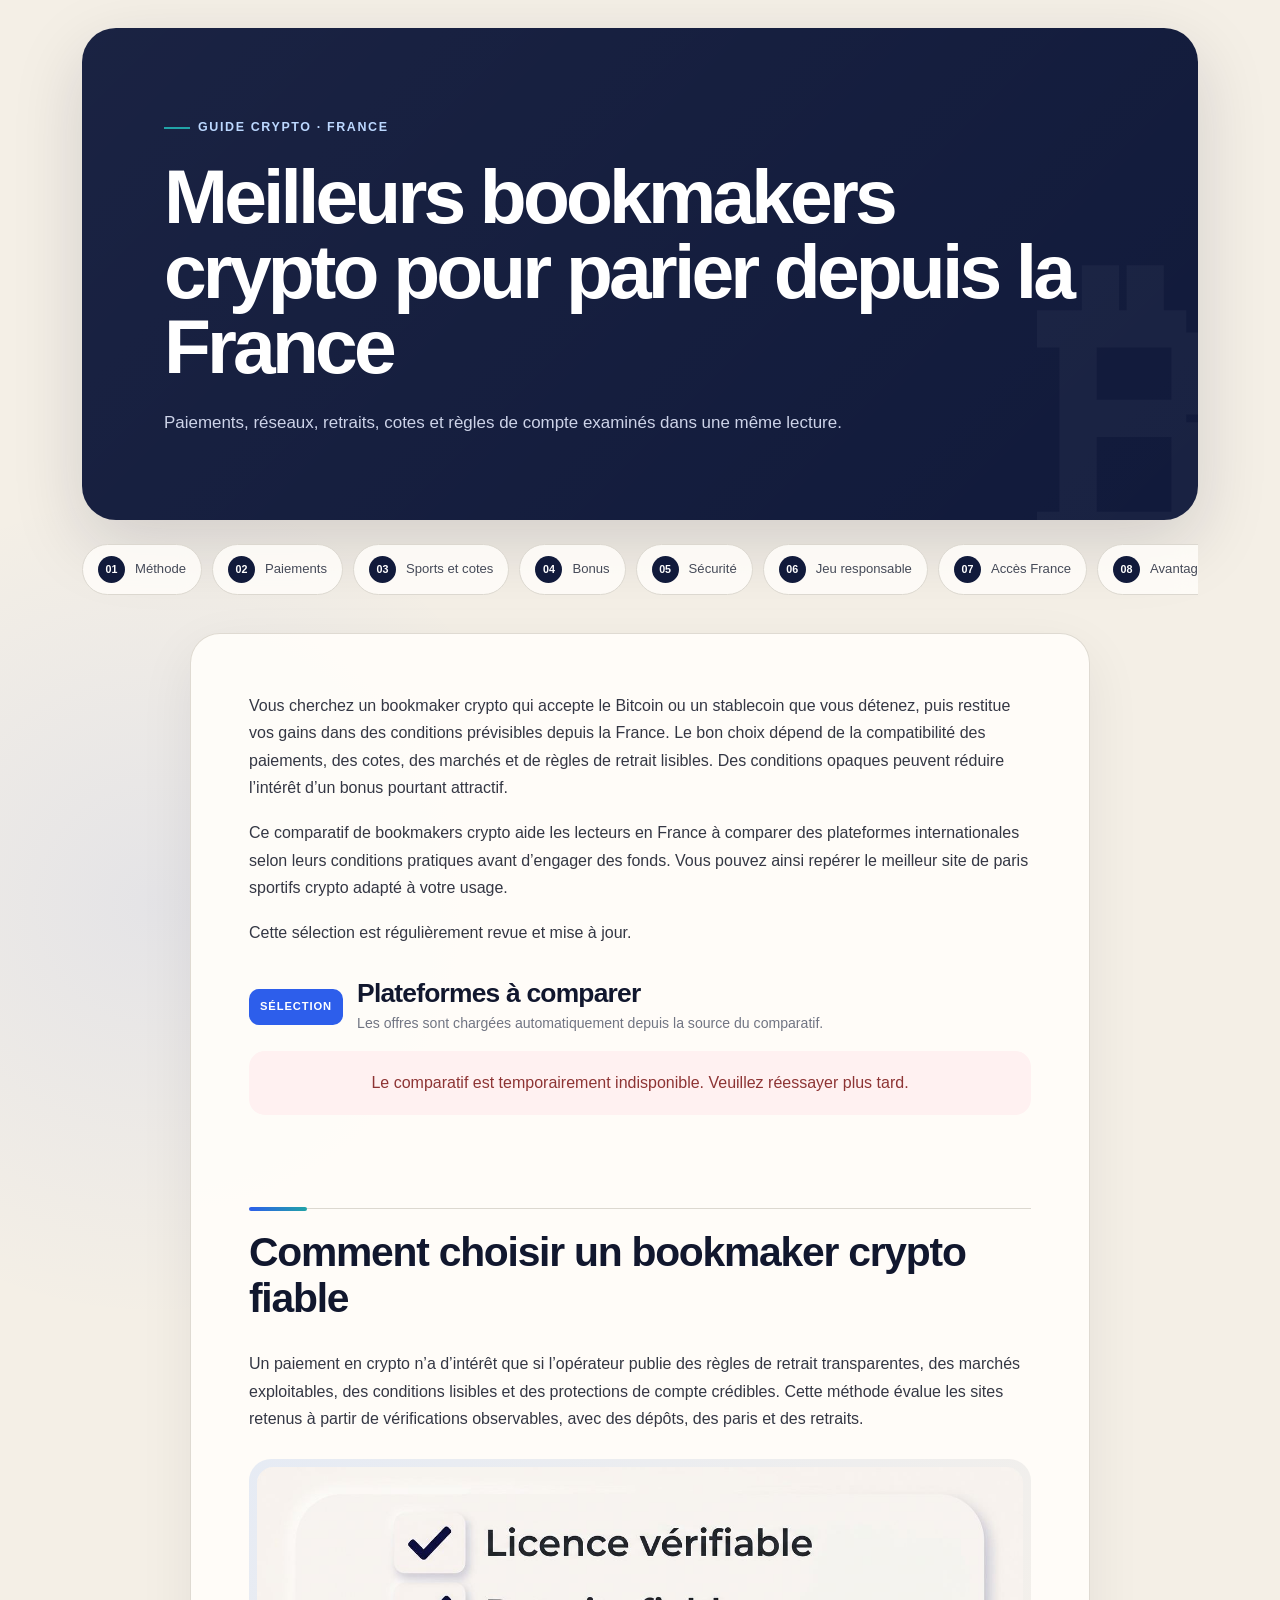
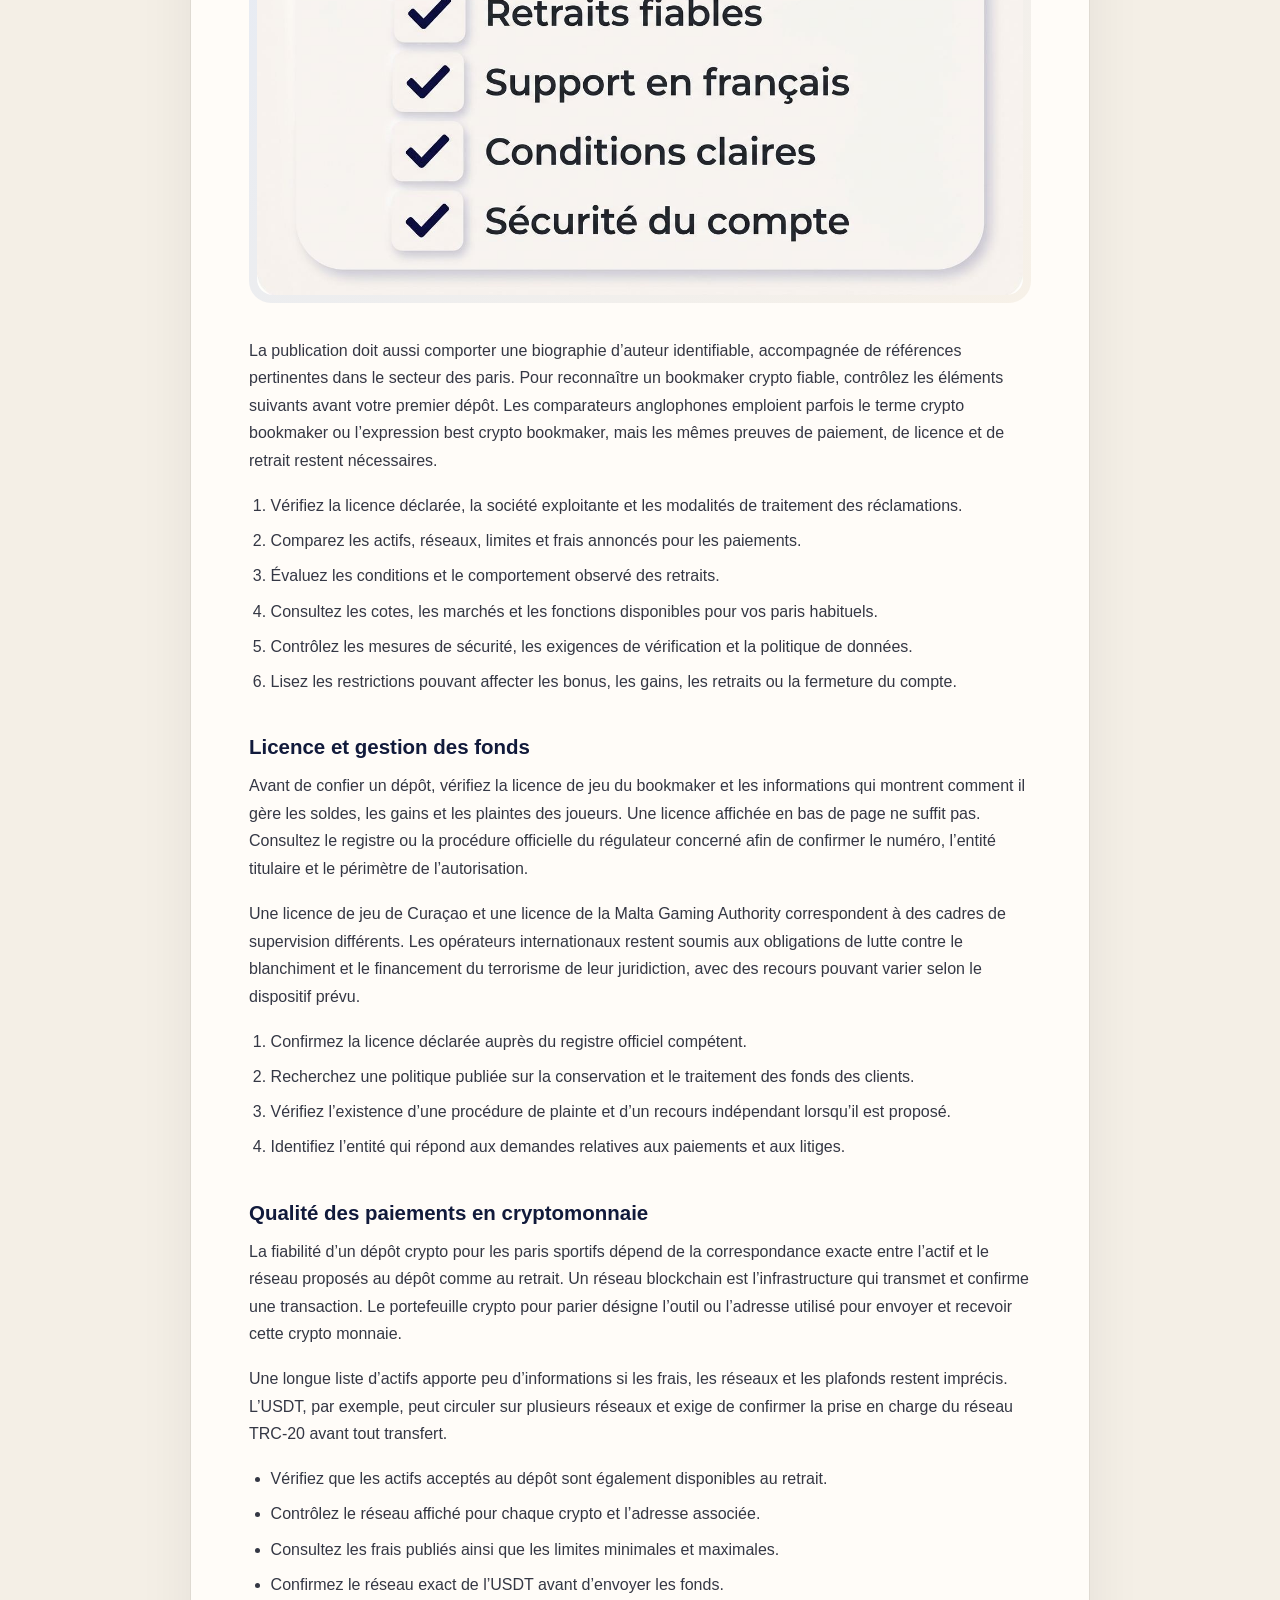
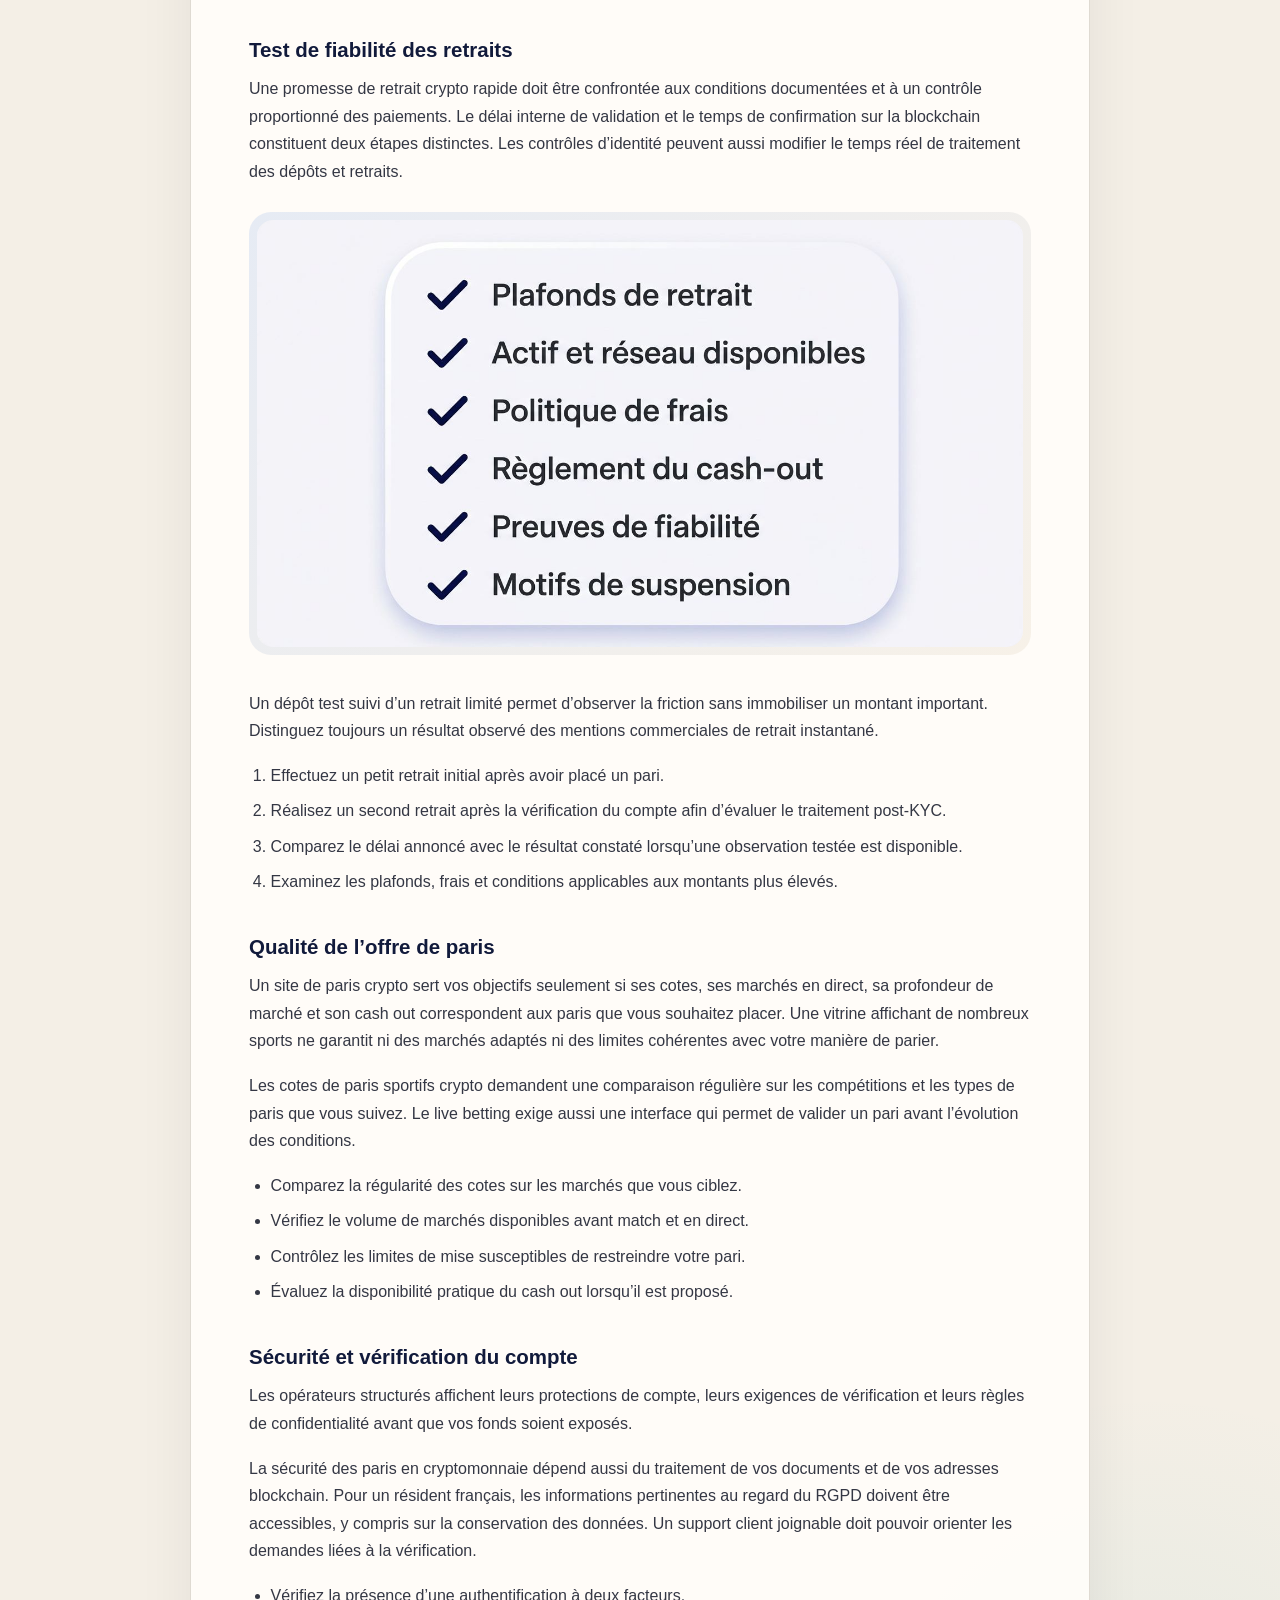
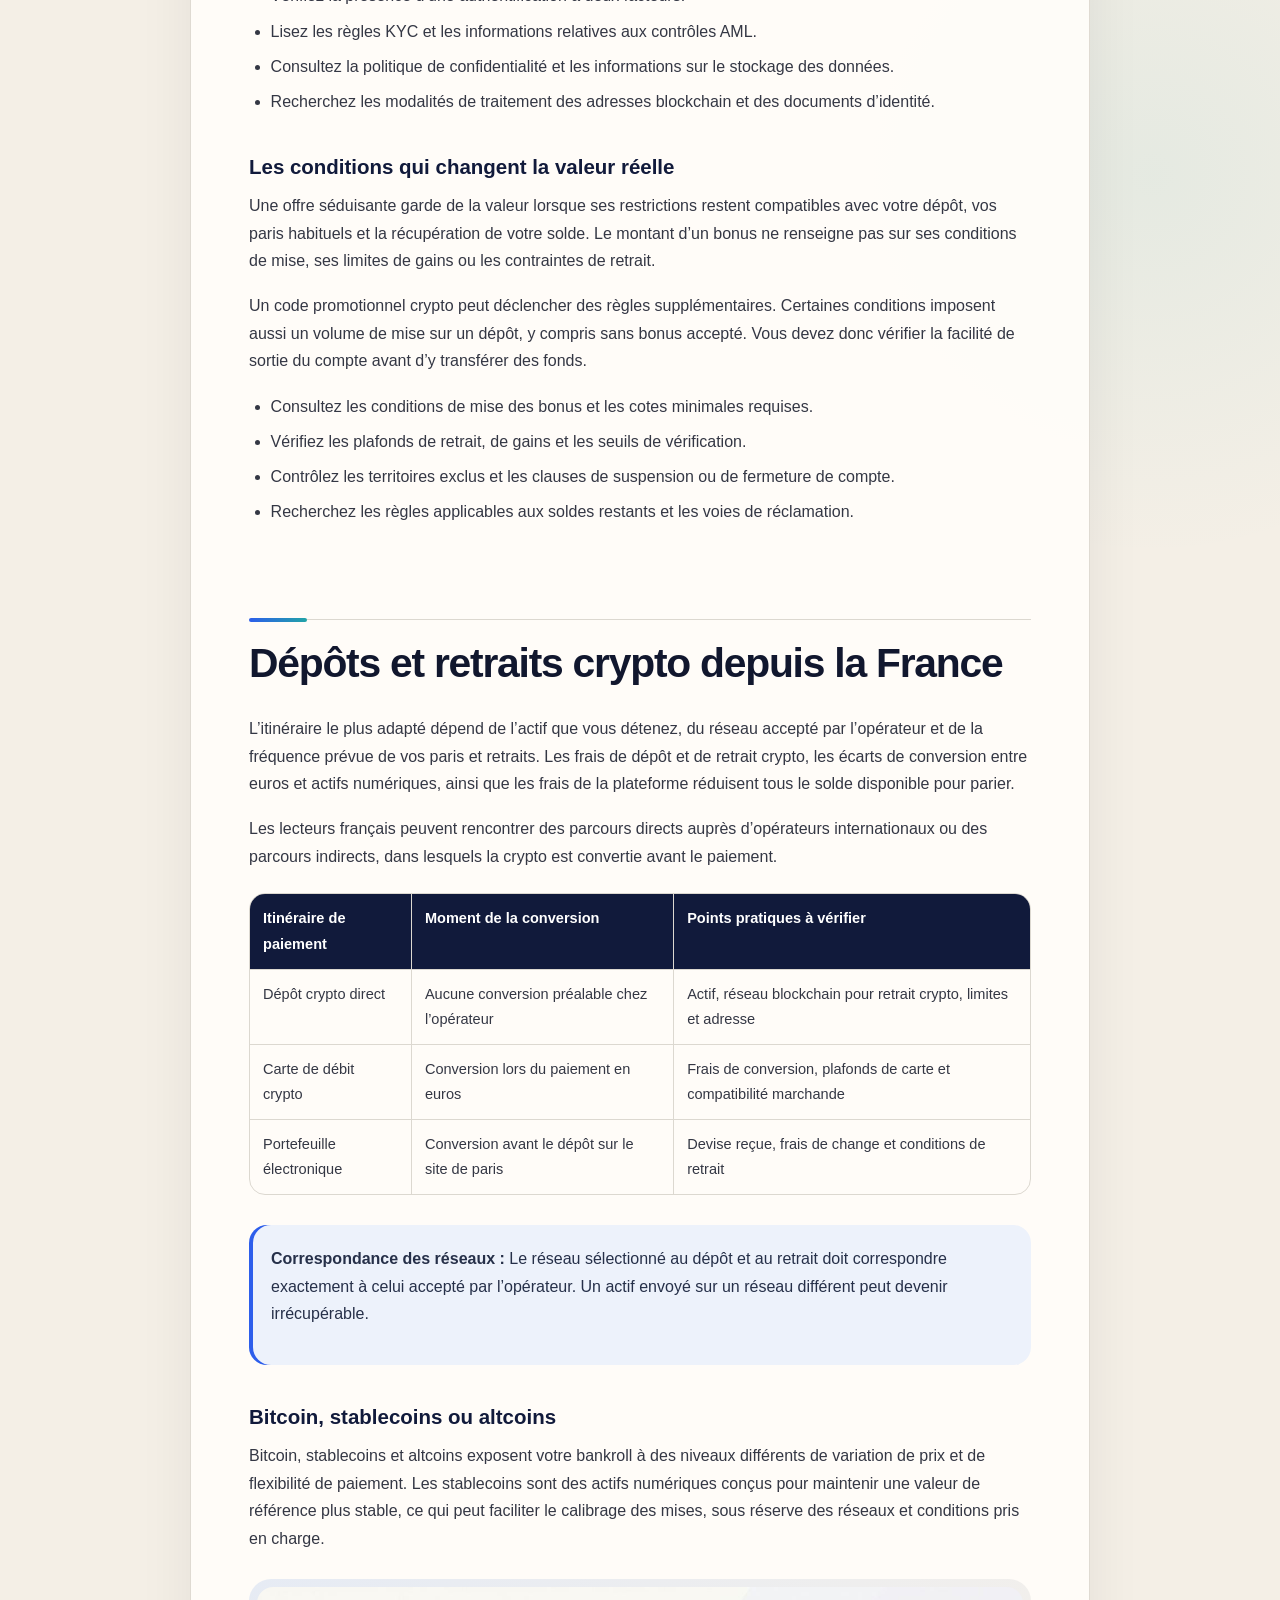
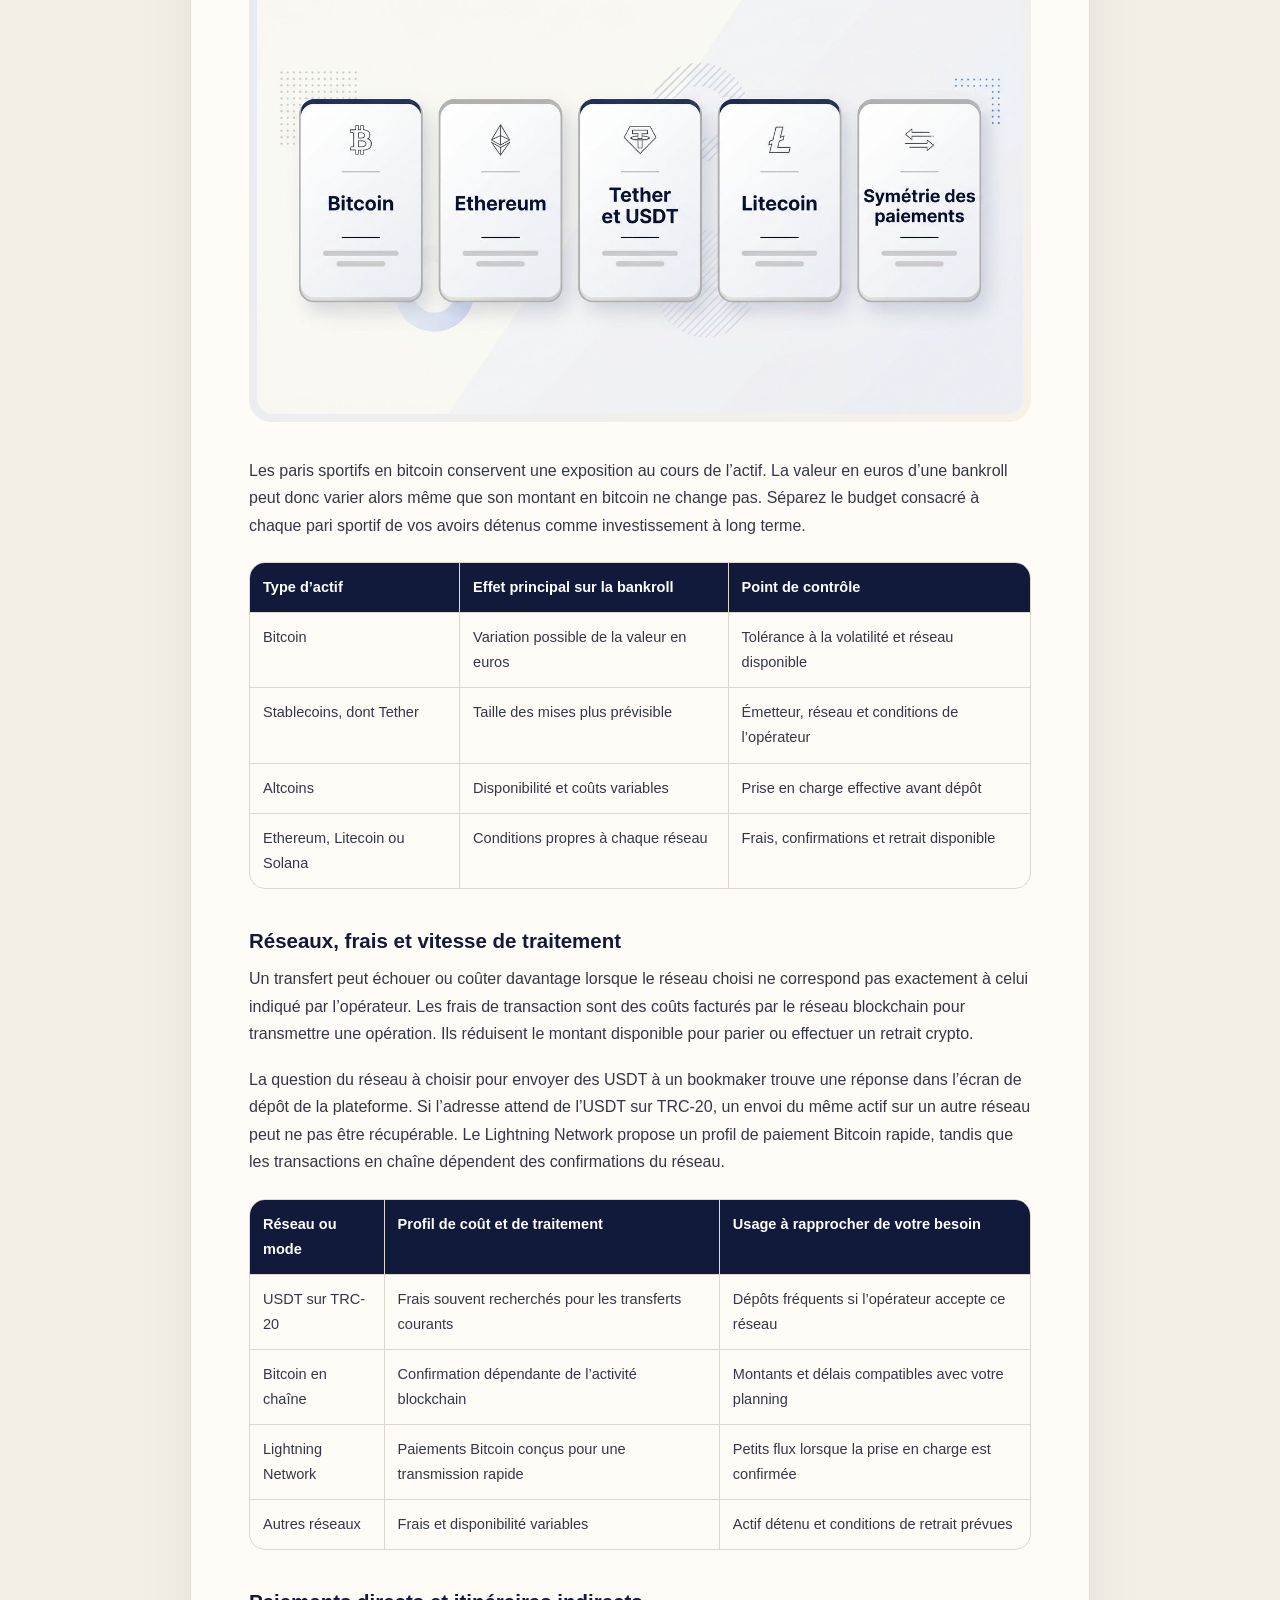
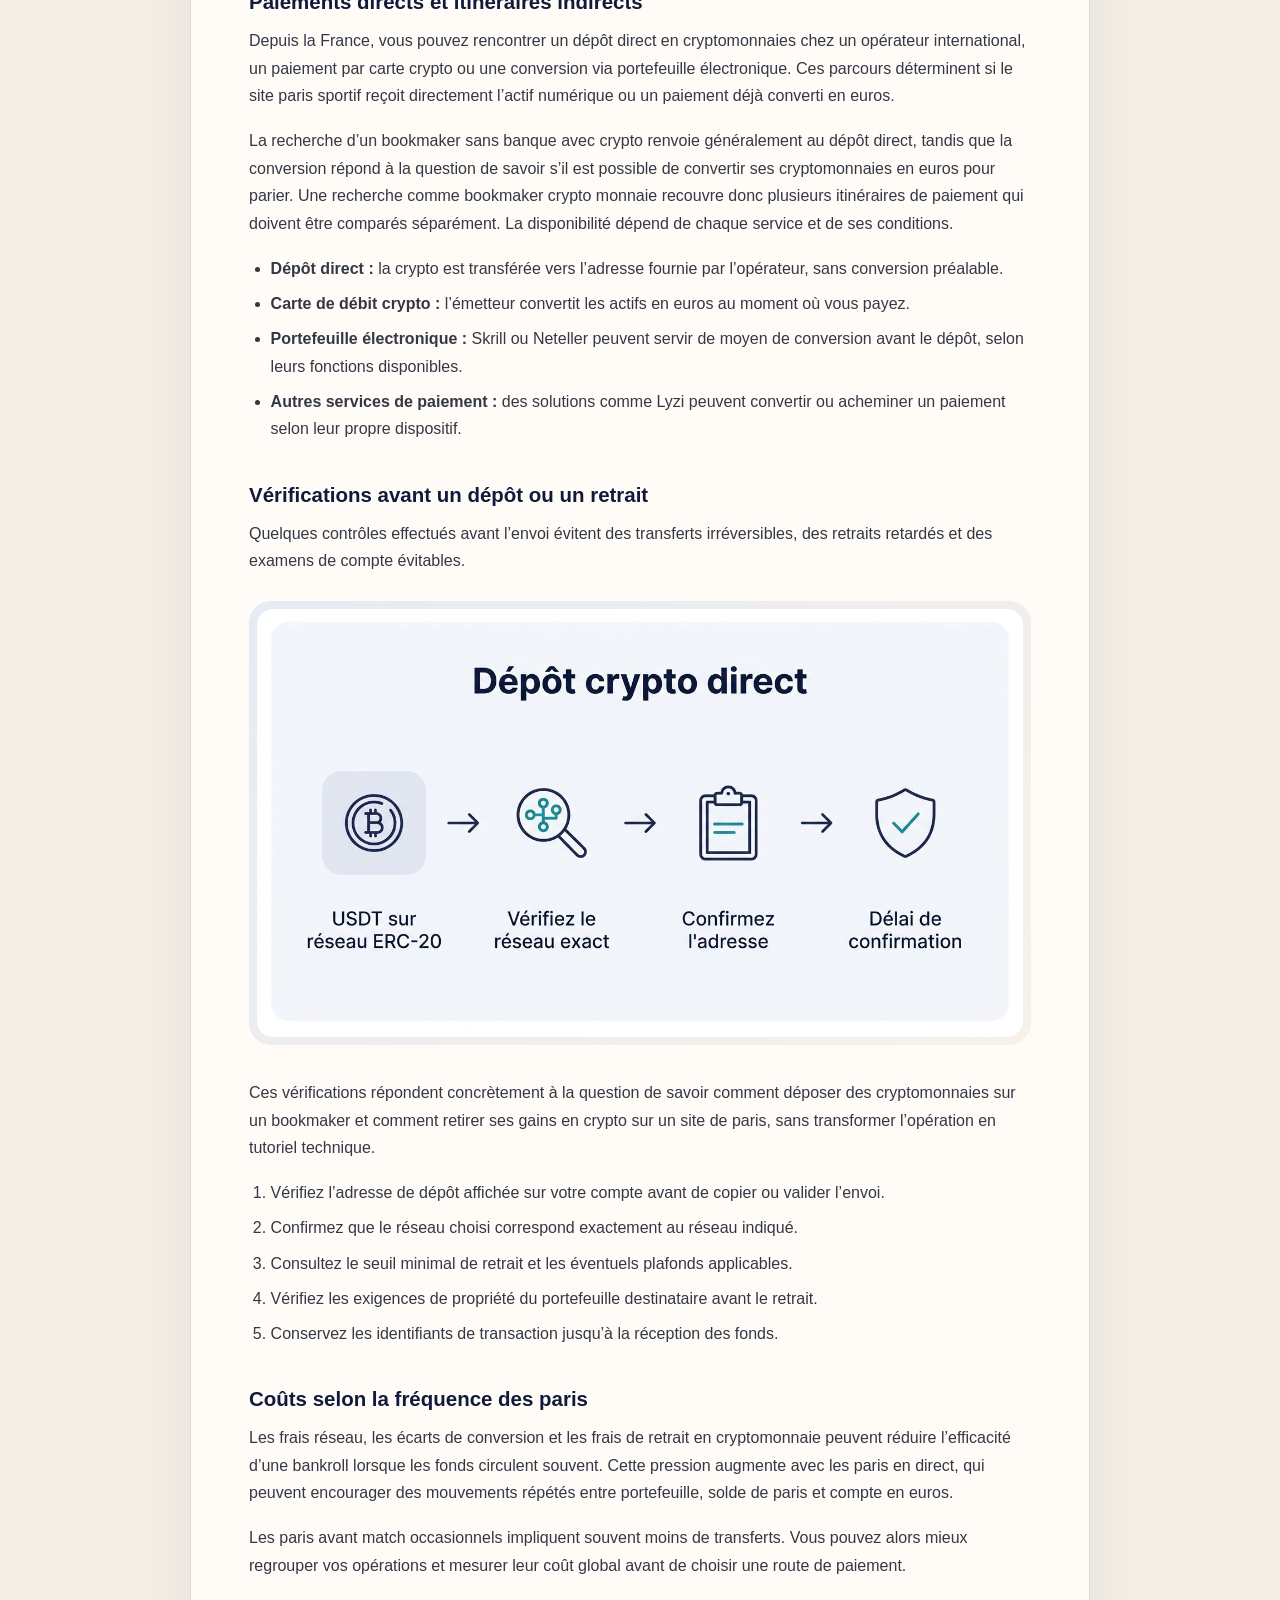
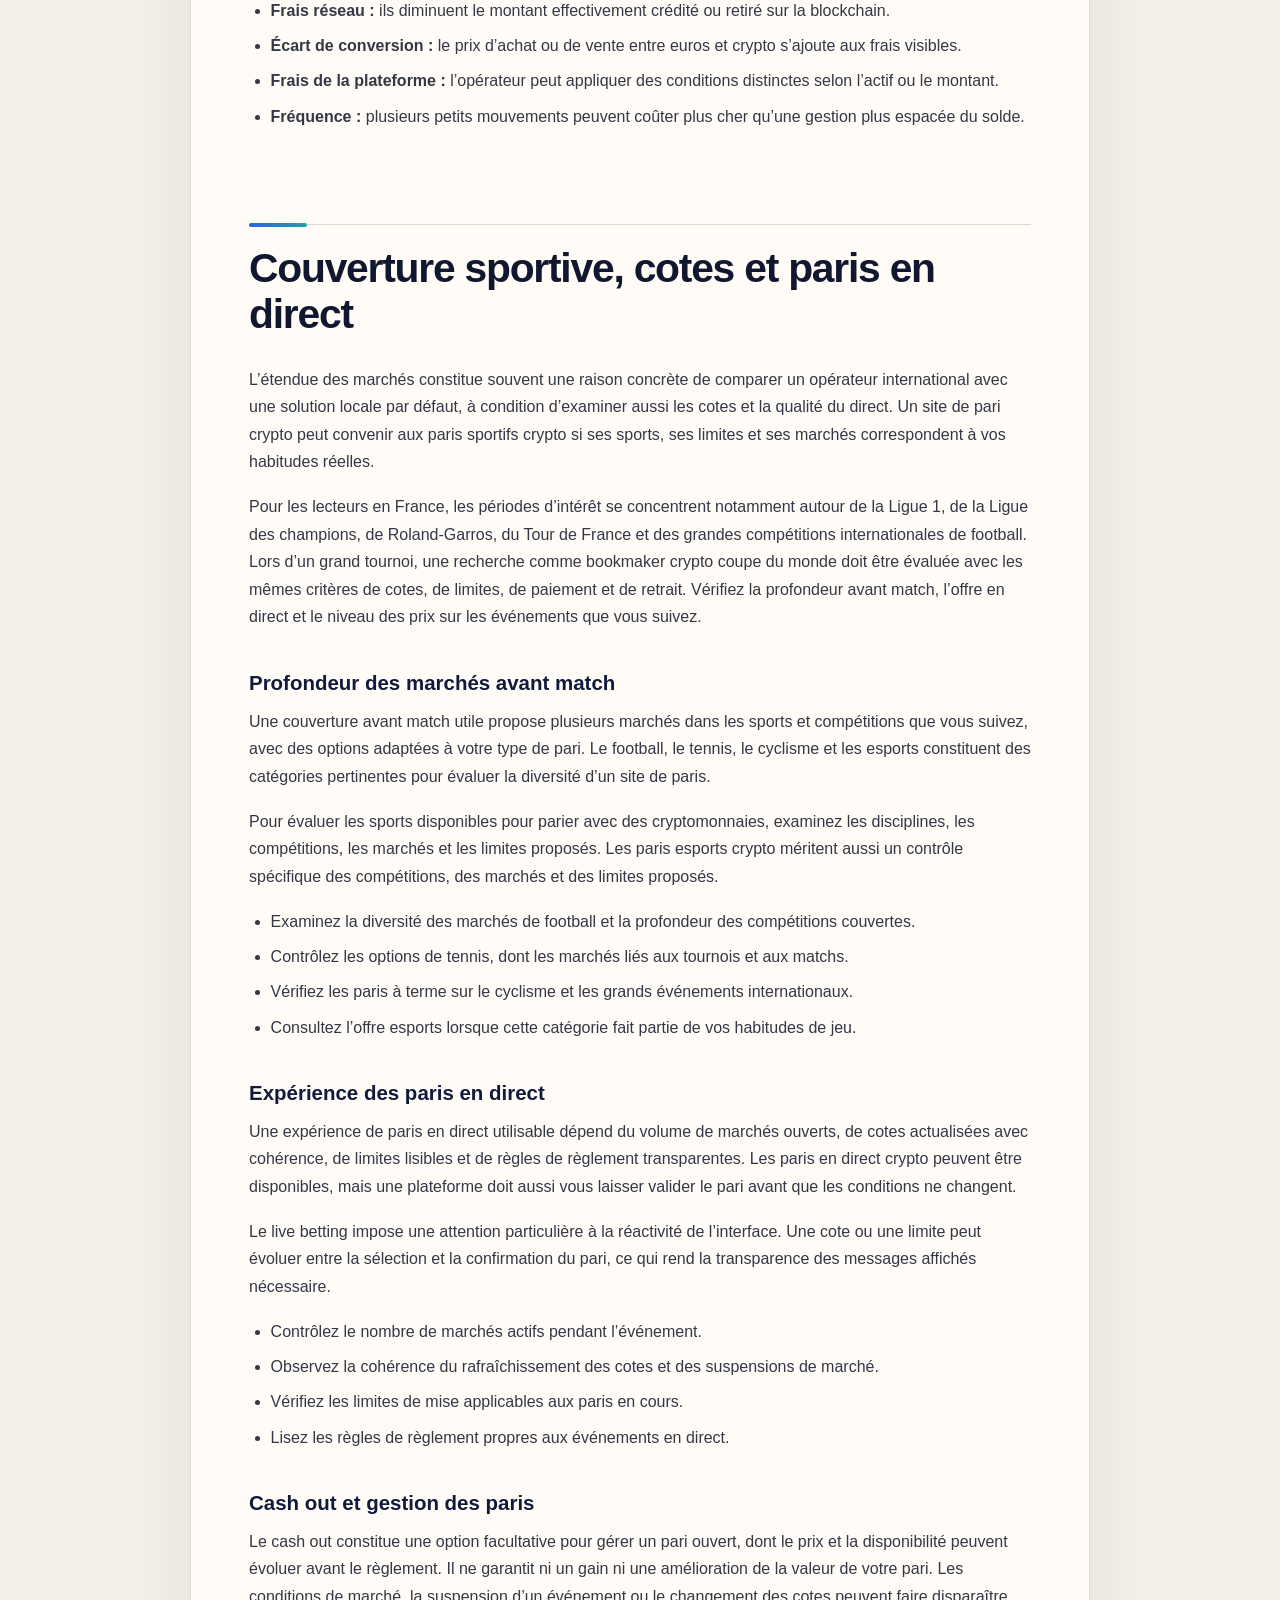
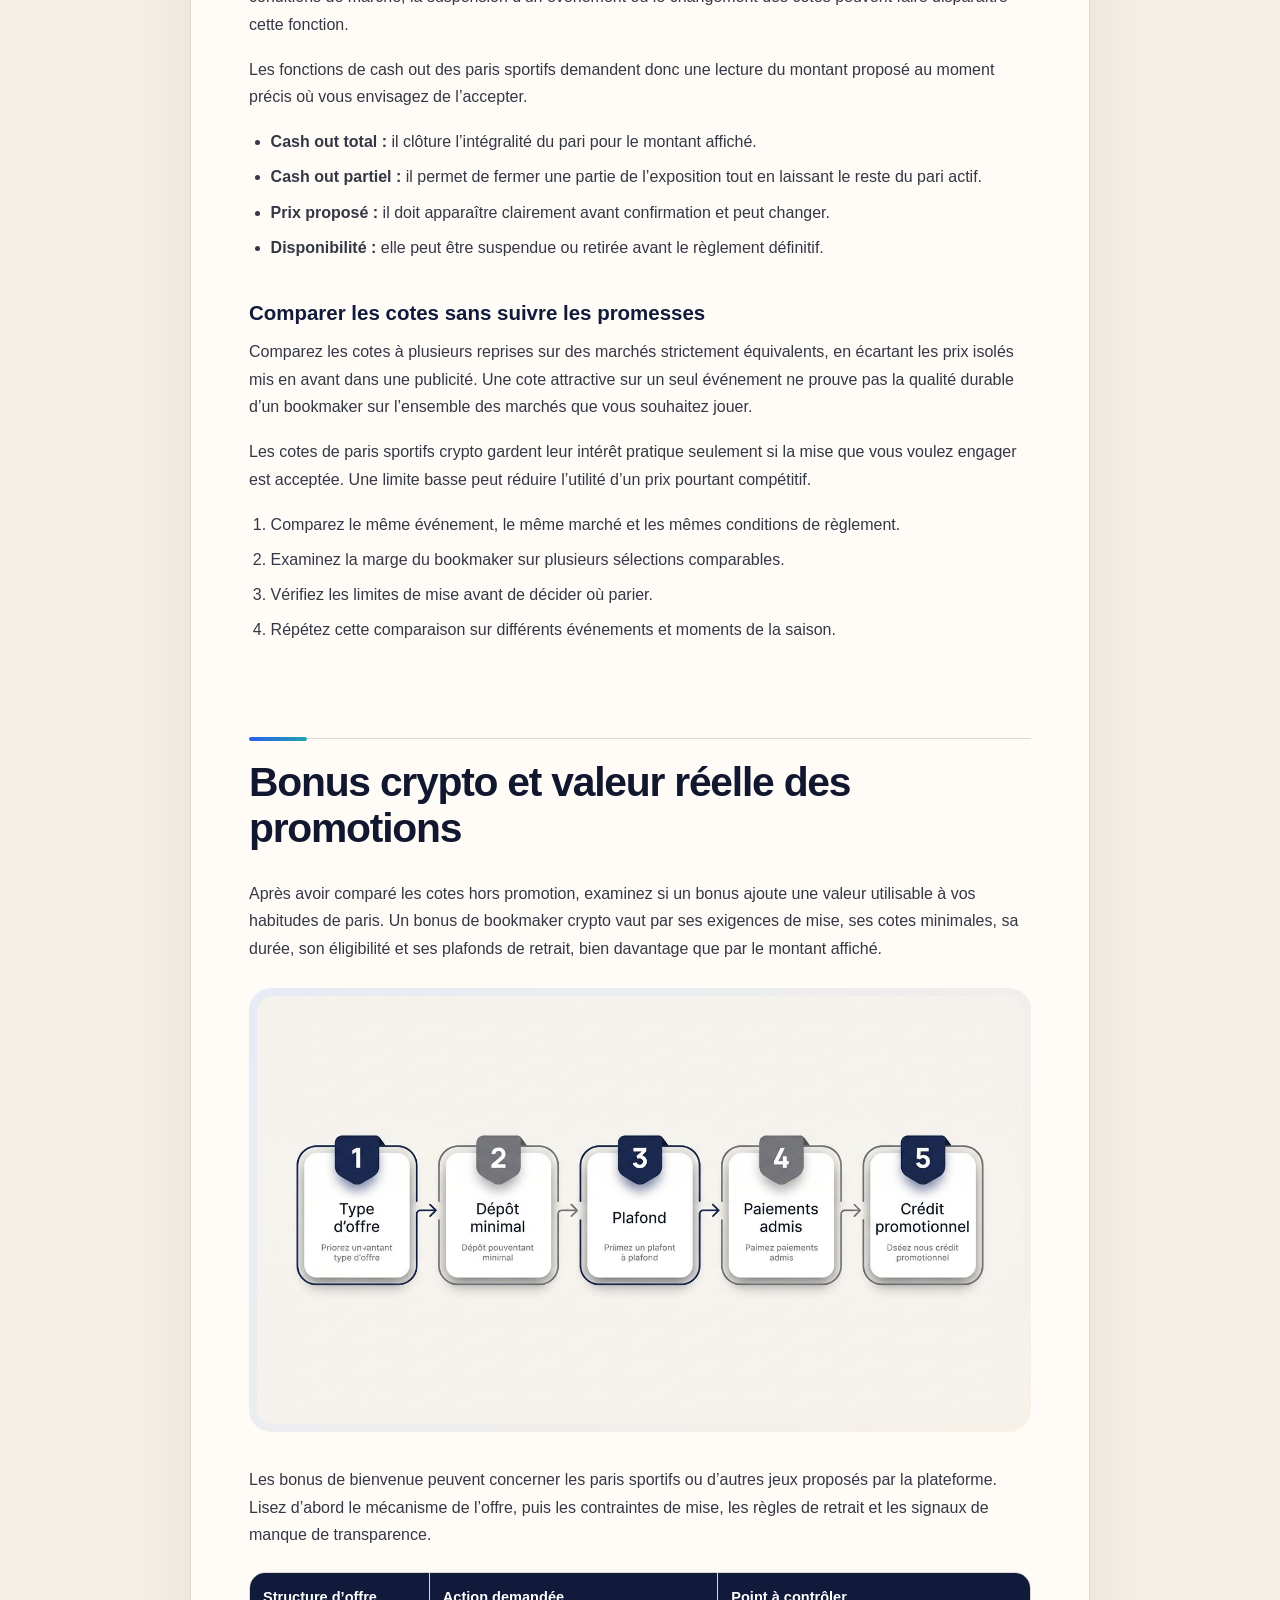
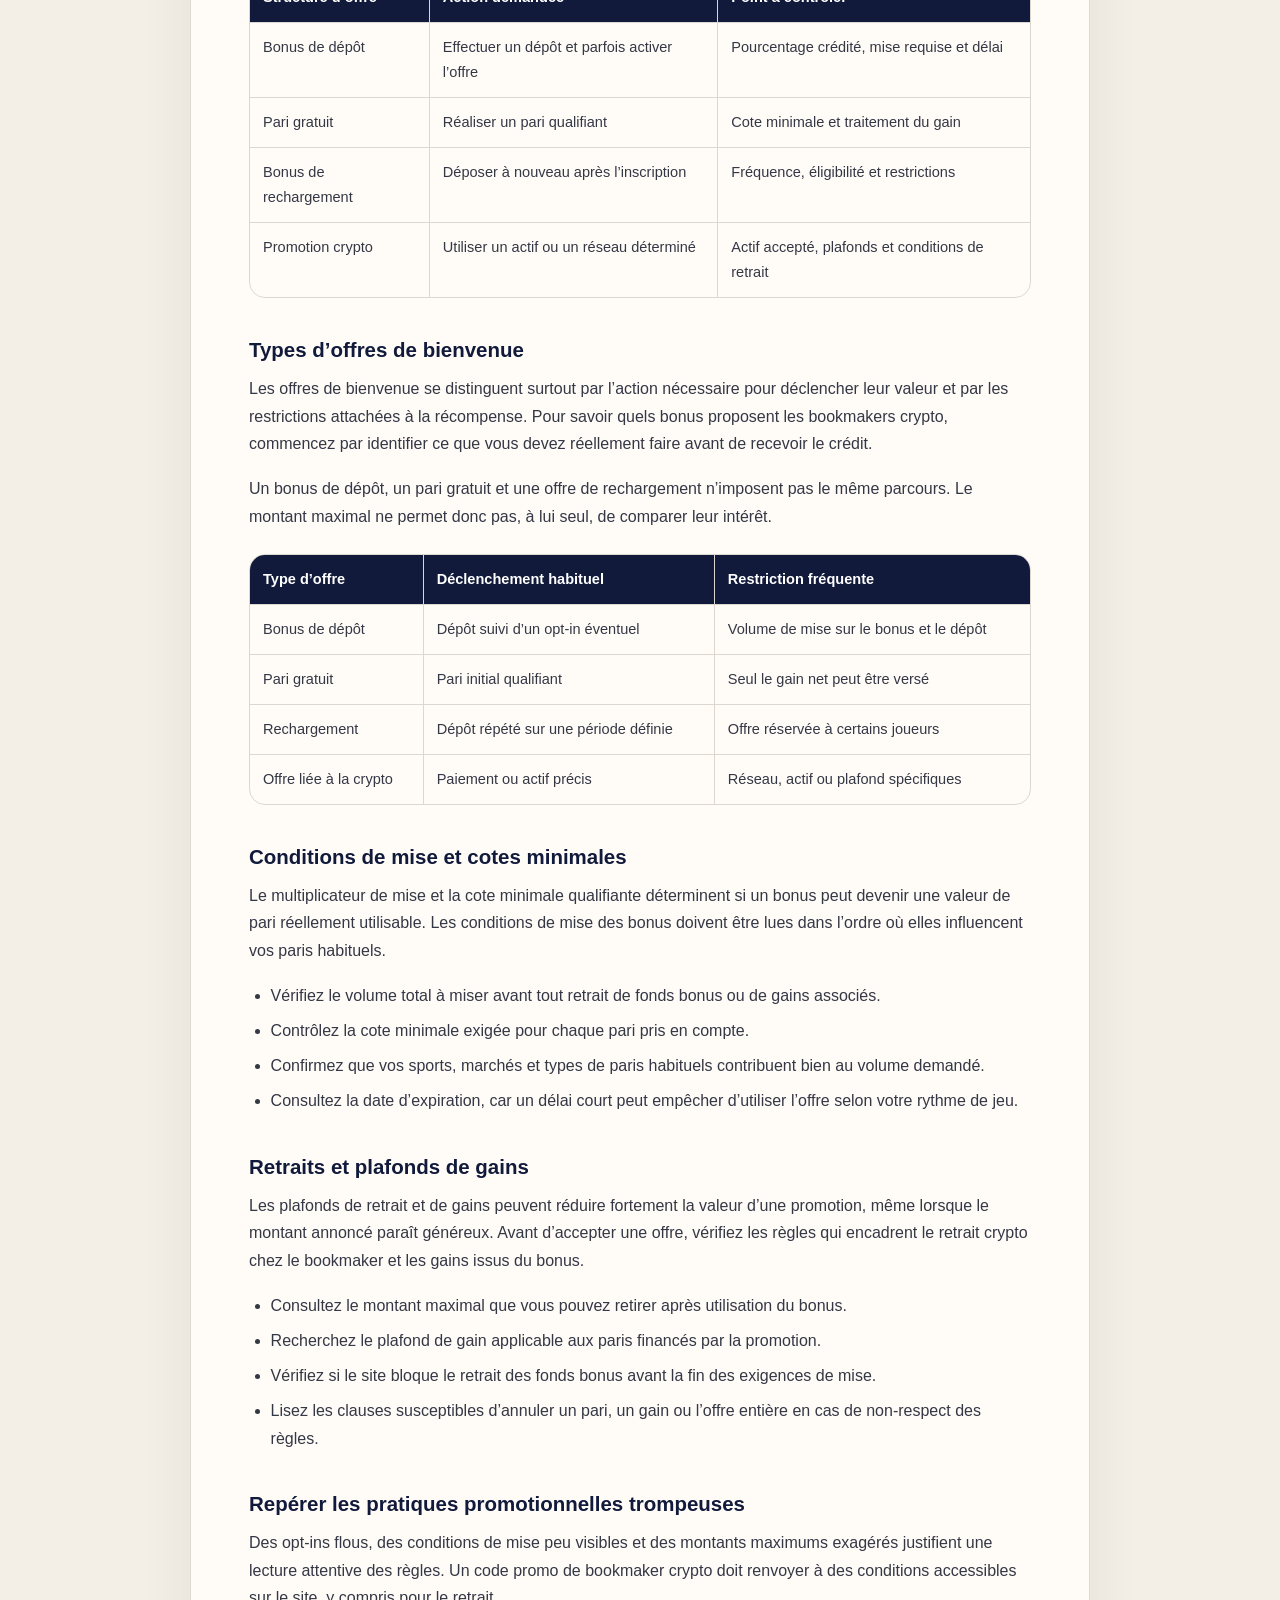
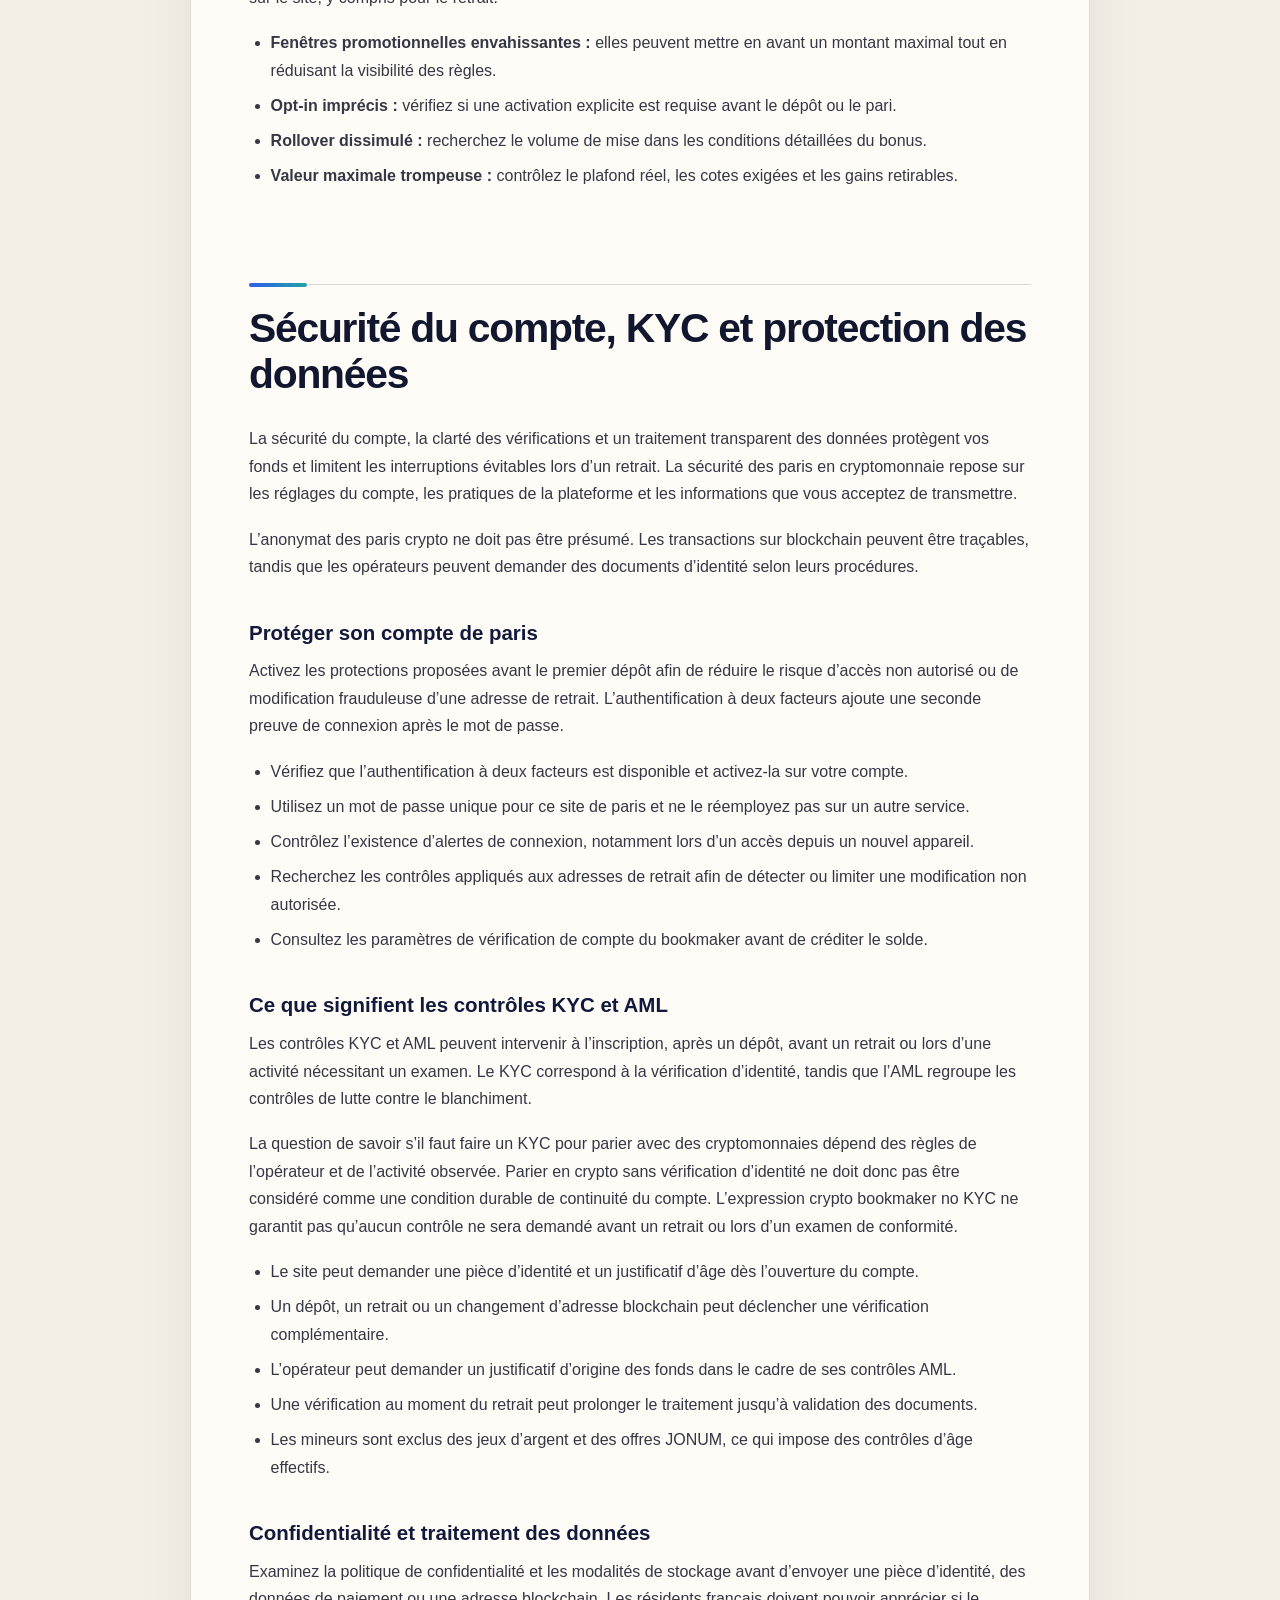
==== public/index.html @ 5ef11c7b "Add files via upload" ====
<!doctype html>
<html lang="fr">
<head>
<meta charset="utf-8">
<meta name="viewport" content="width=device-width,initial-scale=1">
<title>Meilleurs bookmakers crypto pour parier depuis la France</title>
<meta name="description" content="Comparatif français des plateformes de paris crypto : dépôts, retraits, réseaux, cotes, bonus, KYC, sécurité, accès et gestion de bankroll.">
<meta name="theme-color" content="#10162f">
<meta property="og:type" content="article">
<meta property="og:title" content="Meilleurs bookmakers crypto pour parier depuis la France">
<meta property="og:description" content="Comparatif français des plateformes de paris crypto : dépôts, retraits, réseaux, cotes, bonus, KYC, sécurité, accès et gestion de bankroll.">
<meta property="og:image" content="assets/images/depot-crypto-direct-usdt-erc20.jpg">
<link rel="icon" href="/favicon.ico" sizes="any">
<link rel="icon" type="image/png" href="/favicon.png">
<link rel="stylesheet" href="assets/css/site.css">
</head>
<body data-schema-kind="article" data-schema-headline="Meilleurs bookmakers crypto pour parier depuis la France" data-schema-description="Comparatif français des plateformes de paris crypto : dépôts, retraits, réseaux, cotes, bonus, KYC, sécurité, accès et gestion de bankroll." data-schema-image="assets/images/depot-crypto-direct-usdt-erc20.jpg">
<a class="skip-link" href="#content">Aller au contenu</a>
<main>
  <section class="hero">
    <div class="hero-kicker">Guide crypto · France</div>
    <h1>Meilleurs bookmakers crypto pour parier depuis la France</h1>
    <p class="hero-summary">Paiements, réseaux, retraits, cotes et règles de compte examinés dans une même lecture.</p>
  </section>
  <nav class="section-nav" aria-label="Sommaire"><a href="#comment-choisir-un-bookmaker-crypto-fiable"><span>01</span>Méthode</a><a href="#depots-et-retraits-crypto-depuis-la-france"><span>02</span>Paiements</a><a href="#couverture-sportive-cotes-et-paris-en-direct"><span>03</span>Sports et cotes</a><a href="#bonus-crypto-et-valeur-reelle-des-promotions"><span>04</span>Bonus</a><a href="#securite-du-compte-kyc-et-protection-des-donnees"><span>05</span>Sécurité</a><a href="#outils-pour-des-paris-crypto-responsables"><span>06</span>Jeu responsable</a><a href="#paris-crypto-en-france-et-conditions-d-acces"><span>07</span>Accès France</a><a href="#avantages-et-risques-d-un-bookmaker-crypto"><span>08</span>Avantages et risques</a><a href="#les-points-a-retenir-avant-de-choisir"><span>09</span>Synthèse</a><a href="#choisissez-un-site-de-paris-crypto-adapte-a-vos-besoins"><span>10</span>Choix final</a><a href="#questions-frequentes-sur-les-bookmakers-crypto-en-france"><span>11</span>FAQ</a></nav>
  <article id="content" class="article-shell">
<p>Vous cherchez un bookmaker crypto qui accepte le Bitcoin ou un stablecoin que vous détenez, puis restitue vos gains dans des conditions prévisibles depuis la France. Le bon choix dépend de la compatibilité des paiements, des cotes, des marchés et de règles de retrait lisibles. Des conditions opaques peuvent réduire l’intérêt d’un bonus pourtant attractif.</p>
<p>Ce comparatif de bookmakers crypto aide les lecteurs en France à comparer des plateformes internationales selon leurs conditions pratiques avant d’engager des fonds. Vous pouvez ainsi repérer le meilleur site de paris sportifs crypto adapté à votre usage.</p>
<p>Cette sélection est régulièrement revue et mise à jour.</p>

<section aria-labelledby="ranking-title" class="ranking-block">
<div class="ranking-intro">
<span class="eyebrow">Sélection</span>
<h2 id="ranking-title">Plateformes à comparer</h2>
<p>Les offres sont chargées automatiquement depuis la source du comparatif.</p>
</div>
<div aria-live="polite" class="ranking-list" id="affiliate-table">
<div class="rank-card skeleton-card"><div class="skeleton rank-s"></div><div class="skeleton logo-s"></div><div class="skeleton text-s"></div><div class="skeleton bonus-s"></div><div class="skeleton button-s"></div></div>
<div class="rank-card skeleton-card"><div class="skeleton rank-s"></div><div class="skeleton logo-s"></div><div class="skeleton text-s"></div><div class="skeleton bonus-s"></div><div class="skeleton button-s"></div></div>
<div class="rank-card skeleton-card"><div class="skeleton rank-s"></div><div class="skeleton logo-s"></div><div class="skeleton text-s"></div><div class="skeleton bonus-s"></div><div class="skeleton button-s"></div></div>
</div>
</section>
<h2 id="comment-choisir-un-bookmaker-crypto-fiable">Comment choisir un bookmaker crypto fiable</h2>
<p>Un paiement en crypto n’a d’intérêt que si l’opérateur publie des règles de retrait transparentes, des marchés exploitables, des conditions lisibles et des protections de compte crédibles. Cette méthode évalue les sites retenus à partir de vérifications observables, avec des dépôts, des paris et des retraits.</p><figure class="editorial-visual"><img alt="Critères pour évaluer la fiabilité des paiements, la valeur des cotes, la continuité d’accès, le support et les contrôles du compte." decoding="async" fetchpriority="high" height="768" loading="eager" src="assets/images/evaluation-risque-valeur-bookmaker-crypto.jpg" width="1376"/></figure>
<p>La publication doit aussi comporter une biographie d’auteur identifiable, accompagnée de références pertinentes dans le secteur des paris. Pour reconnaître un bookmaker crypto fiable, contrôlez les éléments suivants avant votre premier dépôt. Les comparateurs anglophones emploient parfois le terme crypto bookmaker ou l’expression best crypto bookmaker, mais les mêmes preuves de paiement, de licence et de retrait restent nécessaires.</p>
<ol>
<li>Vérifiez la licence déclarée, la société exploitante et les modalités de traitement des réclamations.</li>
<li>Comparez les actifs, réseaux, limites et frais annoncés pour les paiements.</li>
<li>Évaluez les conditions et le comportement observé des retraits.</li>
<li>Consultez les cotes, les marchés et les fonctions disponibles pour vos paris habituels.</li>
<li>Contrôlez les mesures de sécurité, les exigences de vérification et la politique de données.</li>
<li>Lisez les restrictions pouvant affecter les bonus, les gains, les retraits ou la fermeture du compte.</li>
</ol>
<h3 id="licence-et-gestion-des-fonds">Licence et gestion des fonds</h3>
<p>Avant de confier un dépôt, vérifiez la licence de jeu du bookmaker et les informations qui montrent comment il gère les soldes, les gains et les plaintes des joueurs. Une licence affichée en bas de page ne suffit pas. Consultez le registre ou la procédure officielle du régulateur concerné afin de confirmer le numéro, l’entité titulaire et le périmètre de l’autorisation.</p>
<p>Une licence de jeu de Curaçao et une licence de la Malta Gaming Authority correspondent à des cadres de supervision différents. Les opérateurs internationaux restent soumis aux obligations de lutte contre le blanchiment et le financement du terrorisme de leur juridiction, avec des recours pouvant varier selon le dispositif prévu.</p>
<ol>
<li>Confirmez la licence déclarée auprès du registre officiel compétent.</li>
<li>Recherchez une politique publiée sur la conservation et le traitement des fonds des clients.</li>
<li>Vérifiez l’existence d’une procédure de plainte et d’un recours indépendant lorsqu’il est proposé.</li>
<li>Identifiez l’entité qui répond aux demandes relatives aux paiements et aux litiges.</li>
</ol>
<h3 id="qualite-des-paiements-en-cryptomonnaie">Qualité des paiements en cryptomonnaie</h3>
<p>La fiabilité d’un dépôt crypto pour les paris sportifs dépend de la correspondance exacte entre l’actif et le réseau proposés au dépôt comme au retrait. Un réseau blockchain est l’infrastructure qui transmet et confirme une transaction. Le portefeuille crypto pour parier désigne l’outil ou l’adresse utilisé pour envoyer et recevoir cette crypto monnaie.</p>
<p>Une longue liste d’actifs apporte peu d’informations si les frais, les réseaux et les plafonds restent imprécis. L’USDT, par exemple, peut circuler sur plusieurs réseaux et exige de confirmer la prise en charge du réseau TRC-20 avant tout transfert.</p>
<ul>
<li>Vérifiez que les actifs acceptés au dépôt sont également disponibles au retrait.</li>
<li>Contrôlez le réseau affiché pour chaque crypto et l’adresse associée.</li>
<li>Consultez les frais publiés ainsi que les limites minimales et maximales.</li>
<li>Confirmez le réseau exact de l’USDT avant d’envoyer les fonds.</li>
</ul>
<h3 id="test-de-fiabilite-des-retraits">Test de fiabilité des retraits</h3>
<p>Une promesse de retrait crypto rapide doit être confrontée aux conditions documentées et à un contrôle proportionné des paiements. Le délai interne de validation et le temps de confirmation sur la blockchain constituent deux étapes distinctes. Les contrôles d’identité peuvent aussi modifier le temps réel de traitement des dépôts et retraits.</p><figure class="editorial-visual"><img alt="Points à vérifier concernant les plafonds, le réseau, les frais, le cash out et la fiabilité d’un retrait crypto." decoding="async" height="768" loading="lazy" src="assets/images/retraits-crypto-delais-plafonds-fiabilite.jpg" width="1376"/></figure>
<p>Un dépôt test suivi d’un retrait limité permet d’observer la friction sans immobiliser un montant important. Distinguez toujours un résultat observé des mentions commerciales de retrait instantané.</p>
<ol>
<li>Effectuez un petit retrait initial après avoir placé un pari.</li>
<li>Réalisez un second retrait après la vérification du compte afin d’évaluer le traitement post-KYC.</li>
<li>Comparez le délai annoncé avec le résultat constaté lorsqu’une observation testée est disponible.</li>
<li>Examinez les plafonds, frais et conditions applicables aux montants plus élevés.</li>
</ol>
<h3 id="qualite-de-l-offre-de-paris">Qualité de l’offre de paris</h3>
<p>Un site de paris crypto sert vos objectifs seulement si ses cotes, ses marchés en direct, sa profondeur de marché et son cash out correspondent aux paris que vous souhaitez placer. Une vitrine affichant de nombreux sports ne garantit ni des marchés adaptés ni des limites cohérentes avec votre manière de parier.</p>
<p>Les cotes de paris sportifs crypto demandent une comparaison régulière sur les compétitions et les types de paris que vous suivez. Le live betting exige aussi une interface qui permet de valider un pari avant l’évolution des conditions.</p>
<ul>
<li>Comparez la régularité des cotes sur les marchés que vous ciblez.</li>
<li>Vérifiez le volume de marchés disponibles avant match et en direct.</li>
<li>Contrôlez les limites de mise susceptibles de restreindre votre pari.</li>
<li>Évaluez la disponibilité pratique du cash out lorsqu’il est proposé.</li>
</ul>
<h3 id="securite-et-verification-du-compte">Sécurité et vérification du compte</h3>
<p>Les opérateurs structurés affichent leurs protections de compte, leurs exigences de vérification et leurs règles de confidentialité avant que vos fonds soient exposés.</p>
<p>La sécurité des paris en cryptomonnaie dépend aussi du traitement de vos documents et de vos adresses blockchain. Pour un résident français, les informations pertinentes au regard du RGPD doivent être accessibles, y compris sur la conservation des données. Un support client joignable doit pouvoir orienter les demandes liées à la vérification.</p>
<ul>
<li>Vérifiez la présence d’une authentification à deux facteurs.</li>
<li>Lisez les règles KYC et les informations relatives aux contrôles AML.</li>
<li>Consultez la politique de confidentialité et les informations sur le stockage des données.</li>
<li>Recherchez les modalités de traitement des adresses blockchain et des documents d’identité.</li>
</ul>
<h3 id="les-conditions-qui-changent-la-valeur-reelle">Les conditions qui changent la valeur réelle</h3>
<p>Une offre séduisante garde de la valeur lorsque ses restrictions restent compatibles avec votre dépôt, vos paris habituels et la récupération de votre solde. Le montant d’un bonus ne renseigne pas sur ses conditions de mise, ses limites de gains ou les contraintes de retrait.</p>
<p>Un code promotionnel crypto peut déclencher des règles supplémentaires. Certaines conditions imposent aussi un volume de mise sur un dépôt, y compris sans bonus accepté. Vous devez donc vérifier la facilité de sortie du compte avant d’y transférer des fonds.</p>
<ul>
<li>Consultez les conditions de mise des bonus et les cotes minimales requises.</li>
<li>Vérifiez les plafonds de retrait, de gains et les seuils de vérification.</li>
<li>Contrôlez les territoires exclus et les clauses de suspension ou de fermeture de compte.</li>
<li>Recherchez les règles applicables aux soldes restants et les voies de réclamation.</li>
</ul>
<h2 id="depots-et-retraits-crypto-depuis-la-france">Dépôts et retraits crypto depuis la France</h2>
<p>L’itinéraire le plus adapté dépend de l’actif que vous détenez, du réseau accepté par l’opérateur et de la fréquence prévue de vos paris et retraits. Les frais de dépôt et de retrait crypto, les écarts de conversion entre euros et actifs numériques, ainsi que les frais de la plateforme réduisent tous le solde disponible pour parier.</p>
<p>Les lecteurs français peuvent rencontrer des parcours directs auprès d’opérateurs internationaux ou des parcours indirects, dans lesquels la crypto est convertie avant le paiement.</p>
<table>
<thead>
<tr>
<th>Itinéraire de paiement</th>
<th>Moment de la conversion</th>
<th>Points pratiques à vérifier</th>
</tr>
</thead>
<tbody>
<tr>
<td>Dépôt crypto direct</td>
<td>Aucune conversion préalable chez l’opérateur</td>
<td>Actif, réseau blockchain pour retrait crypto, limites et adresse</td>
</tr>
<tr>
<td>Carte de débit crypto</td>
<td>Conversion lors du paiement en euros</td>
<td>Frais de conversion, plafonds de carte et compatibilité marchande</td>
</tr>
<tr>
<td>Portefeuille électronique</td>
<td>Conversion avant le dépôt sur le site de paris</td>
<td>Devise reçue, frais de change et conditions de retrait</td>
</tr>
</tbody>
</table>
<blockquote>
<p><strong>Correspondance des réseaux :</strong> Le réseau sélectionné au dépôt et au retrait doit correspondre exactement à celui accepté par l’opérateur. Un actif envoyé sur un réseau différent peut devenir irrécupérable.</p>
</blockquote>
<h3 id="bitcoin-stablecoins-ou-altcoins">Bitcoin, stablecoins ou altcoins</h3>
<p>Bitcoin, stablecoins et altcoins exposent votre bankroll à des niveaux différents de variation de prix et de flexibilité de paiement. Les stablecoins sont des actifs numériques conçus pour maintenir une valeur de référence plus stable, ce qui peut faciliter le calibrage des mises, sous réserve des réseaux et conditions pris en charge.</p><figure class="editorial-visual"><img alt="Bitcoin, Ethereum, Tether USDT et Litecoin parmi les actifs utilisés pour les paiements liés aux paris." decoding="async" height="768" loading="lazy" src="assets/images/bitcoin-ethereum-usdt-litecoin-paris.jpg" width="1376"/></figure>
<p>Les paris sportifs en bitcoin conservent une exposition au cours de l’actif. La valeur en euros d’une bankroll peut donc varier alors même que son montant en bitcoin ne change pas. Séparez le budget consacré à chaque pari sportif de vos avoirs détenus comme investissement à long terme.</p>
<table>
<thead>
<tr>
<th>Type d’actif</th>
<th>Effet principal sur la bankroll</th>
<th>Point de contrôle</th>
</tr>
</thead>
<tbody>
<tr>
<td>Bitcoin</td>
<td>Variation possible de la valeur en euros</td>
<td>Tolérance à la volatilité et réseau disponible</td>
</tr>
<tr>
<td>Stablecoins, dont Tether</td>
<td>Taille des mises plus prévisible</td>
<td>Émetteur, réseau et conditions de l’opérateur</td>
</tr>
<tr>
<td>Altcoins</td>
<td>Disponibilité et coûts variables</td>
<td>Prise en charge effective avant dépôt</td>
</tr>
<tr>
<td>Ethereum, Litecoin ou Solana</td>
<td>Conditions propres à chaque réseau</td>
<td>Frais, confirmations et retrait disponible</td>
</tr>
</tbody>
</table>
<h3 id="reseaux-frais-et-vitesse-de-traitement">Réseaux, frais et vitesse de traitement</h3>
<p>Un transfert peut échouer ou coûter davantage lorsque le réseau choisi ne correspond pas exactement à celui indiqué par l’opérateur. Les frais de transaction sont des coûts facturés par le réseau blockchain pour transmettre une opération. Ils réduisent le montant disponible pour parier ou effectuer un retrait crypto.</p>
<p>La question du réseau à choisir pour envoyer des USDT à un bookmaker trouve une réponse dans l’écran de dépôt de la plateforme. Si l’adresse attend de l’USDT sur TRC-20, un envoi du même actif sur un autre réseau peut ne pas être récupérable. Le Lightning Network propose un profil de paiement Bitcoin rapide, tandis que les transactions en chaîne dépendent des confirmations du réseau.</p>
<table>
<thead>
<tr>
<th>Réseau ou mode</th>
<th>Profil de coût et de traitement</th>
<th>Usage à rapprocher de votre besoin</th>
</tr>
</thead>
<tbody>
<tr>
<td>USDT sur TRC-20</td>
<td>Frais souvent recherchés pour les transferts courants</td>
<td>Dépôts fréquents si l’opérateur accepte ce réseau</td>
</tr>
<tr>
<td>Bitcoin en chaîne</td>
<td>Confirmation dépendante de l’activité blockchain</td>
<td>Montants et délais compatibles avec votre planning</td>
</tr>
<tr>
<td>Lightning Network</td>
<td>Paiements Bitcoin conçus pour une transmission rapide</td>
<td>Petits flux lorsque la prise en charge est confirmée</td>
</tr>
<tr>
<td>Autres réseaux</td>
<td>Frais et disponibilité variables</td>
<td>Actif détenu et conditions de retrait prévues</td>
</tr>
</tbody>
</table>
<h3 id="paiements-directs-et-itineraires-indirects">Paiements directs et itinéraires indirects</h3>
<p>Depuis la France, vous pouvez rencontrer un dépôt direct en cryptomonnaies chez un opérateur international, un paiement par carte crypto ou une conversion via portefeuille électronique. Ces parcours déterminent si le site paris sportif reçoit directement l’actif numérique ou un paiement déjà converti en euros.</p>
<p>La recherche d’un bookmaker sans banque avec crypto renvoie généralement au dépôt direct, tandis que la conversion répond à la question de savoir s’il est possible de convertir ses cryptomonnaies en euros pour parier. Une recherche comme bookmaker crypto monnaie recouvre donc plusieurs itinéraires de paiement qui doivent être comparés séparément. La disponibilité dépend de chaque service et de ses conditions.</p>
<ul>
<li><strong>Dépôt direct :</strong> la crypto est transférée vers l’adresse fournie par l’opérateur, sans conversion préalable.</li>
<li><strong>Carte de débit crypto :</strong> l’émetteur convertit les actifs en euros au moment où vous payez.</li>
<li><strong>Portefeuille électronique :</strong> Skrill ou Neteller peuvent servir de moyen de conversion avant le dépôt, selon leurs fonctions disponibles.</li>
<li><strong>Autres services de paiement :</strong> des solutions comme Lyzi peuvent convertir ou acheminer un paiement selon leur propre dispositif.</li>
</ul>
<h3 id="verifications-avant-un-depot-ou-un-retrait">Vérifications avant un dépôt ou un retrait</h3>
<p>Quelques contrôles effectués avant l’envoi évitent des transferts irréversibles, des retraits retardés et des examens de compte évitables.</p><figure class="editorial-visual"><img alt="Étapes à vérifier lors d’un dépôt crypto direct, de l’USDT sur le réseau jusqu’au délai de confirmation." decoding="async" height="768" loading="lazy" src="assets/images/depot-crypto-direct-usdt-erc20.jpg" width="1376"/></figure>
<p>Ces vérifications répondent concrètement à la question de savoir comment déposer des cryptomonnaies sur un bookmaker et comment retirer ses gains en crypto sur un site de paris, sans transformer l’opération en tutoriel technique.</p>
<ol>
<li>Vérifiez l’adresse de dépôt affichée sur votre compte avant de copier ou valider l’envoi.</li>
<li>Confirmez que le réseau choisi correspond exactement au réseau indiqué.</li>
<li>Consultez le seuil minimal de retrait et les éventuels plafonds applicables.</li>
<li>Vérifiez les exigences de propriété du portefeuille destinataire avant le retrait.</li>
<li>Conservez les identifiants de transaction jusqu’à la réception des fonds.</li>
</ol>
<h3 id="couts-selon-la-frequence-des-paris">Coûts selon la fréquence des paris</h3>
<p>Les frais réseau, les écarts de conversion et les frais de retrait en cryptomonnaie peuvent réduire l’efficacité d’une bankroll lorsque les fonds circulent souvent. Cette pression augmente avec les paris en direct, qui peuvent encourager des mouvements répétés entre portefeuille, solde de paris et compte en euros.</p>
<p>Les paris avant match occasionnels impliquent souvent moins de transferts. Vous pouvez alors mieux regrouper vos opérations et mesurer leur coût global avant de choisir une route de paiement.</p>
<ul>
<li><strong>Frais réseau :</strong> ils diminuent le montant effectivement crédité ou retiré sur la blockchain.</li>
<li><strong>Écart de conversion :</strong> le prix d’achat ou de vente entre euros et crypto s’ajoute aux frais visibles.</li>
<li><strong>Frais de la plateforme :</strong> l’opérateur peut appliquer des conditions distinctes selon l’actif ou le montant.</li>
<li><strong>Fréquence :</strong> plusieurs petits mouvements peuvent coûter plus cher qu’une gestion plus espacée du solde.</li>
</ul>
<h2 id="couverture-sportive-cotes-et-paris-en-direct">Couverture sportive, cotes et paris en direct</h2>
<p>L’étendue des marchés constitue souvent une raison concrète de comparer un opérateur international avec une solution locale par défaut, à condition d’examiner aussi les cotes et la qualité du direct. Un site de pari crypto peut convenir aux paris sportifs crypto si ses sports, ses limites et ses marchés correspondent à vos habitudes réelles.</p>
<p>Pour les lecteurs en France, les périodes d’intérêt se concentrent notamment autour de la Ligue 1, de la Ligue des champions, de Roland-Garros, du Tour de France et des grandes compétitions internationales de football. Lors d’un grand tournoi, une recherche comme bookmaker crypto coupe du monde doit être évaluée avec les mêmes critères de cotes, de limites, de paiement et de retrait. Vérifiez la profondeur avant match, l’offre en direct et le niveau des prix sur les événements que vous suivez.</p>
<h3 id="profondeur-des-marches-avant-match">Profondeur des marchés avant match</h3>
<p>Une couverture avant match utile propose plusieurs marchés dans les sports et compétitions que vous suivez, avec des options adaptées à votre type de pari. Le football, le tennis, le cyclisme et les esports constituent des catégories pertinentes pour évaluer la diversité d’un site de paris.</p>
<p>Pour évaluer les sports disponibles pour parier avec des cryptomonnaies, examinez les disciplines, les compétitions, les marchés et les limites proposés. Les paris esports crypto méritent aussi un contrôle spécifique des compétitions, des marchés et des limites proposés.</p>
<ul>
<li>Examinez la diversité des marchés de football et la profondeur des compétitions couvertes.</li>
<li>Contrôlez les options de tennis, dont les marchés liés aux tournois et aux matchs.</li>
<li>Vérifiez les paris à terme sur le cyclisme et les grands événements internationaux.</li>
<li>Consultez l’offre esports lorsque cette catégorie fait partie de vos habitudes de jeu.</li>
</ul>
<h3 id="experience-des-paris-en-direct">Expérience des paris en direct</h3>
<p>Une expérience de paris en direct utilisable dépend du volume de marchés ouverts, de cotes actualisées avec cohérence, de limites lisibles et de règles de règlement transparentes. Les paris en direct crypto peuvent être disponibles, mais une plateforme doit aussi vous laisser valider le pari avant que les conditions ne changent.</p>
<p>Le live betting impose une attention particulière à la réactivité de l’interface. Une cote ou une limite peut évoluer entre la sélection et la confirmation du pari, ce qui rend la transparence des messages affichés nécessaire.</p>
<ul>
<li>Contrôlez le nombre de marchés actifs pendant l’événement.</li>
<li>Observez la cohérence du rafraîchissement des cotes et des suspensions de marché.</li>
<li>Vérifiez les limites de mise applicables aux paris en cours.</li>
<li>Lisez les règles de règlement propres aux événements en direct.</li>
</ul>
<h3 id="cash-out-et-gestion-des-paris">Cash out et gestion des paris</h3>
<p>Le cash out constitue une option facultative pour gérer un pari ouvert, dont le prix et la disponibilité peuvent évoluer avant le règlement. Il ne garantit ni un gain ni une amélioration de la valeur de votre pari. Les conditions de marché, la suspension d’un événement ou le changement des cotes peuvent faire disparaître cette fonction.</p>
<p>Les fonctions de cash out des paris sportifs demandent donc une lecture du montant proposé au moment précis où vous envisagez de l’accepter.</p>
<ul>
<li><strong>Cash out total :</strong> il clôture l’intégralité du pari pour le montant affiché.</li>
<li><strong>Cash out partiel :</strong> il permet de fermer une partie de l’exposition tout en laissant le reste du pari actif.</li>
<li><strong>Prix proposé :</strong> il doit apparaître clairement avant confirmation et peut changer.</li>
<li><strong>Disponibilité :</strong> elle peut être suspendue ou retirée avant le règlement définitif.</li>
</ul>
<h3 id="comparer-les-cotes-sans-suivre-les-promesses">Comparer les cotes sans suivre les promesses</h3>
<p>Comparez les cotes à plusieurs reprises sur des marchés strictement équivalents, en écartant les prix isolés mis en avant dans une publicité. Une cote attractive sur un seul événement ne prouve pas la qualité durable d’un bookmaker sur l’ensemble des marchés que vous souhaitez jouer.</p>
<p>Les cotes de paris sportifs crypto gardent leur intérêt pratique seulement si la mise que vous voulez engager est acceptée. Une limite basse peut réduire l’utilité d’un prix pourtant compétitif.</p>
<ol>
<li>Comparez le même événement, le même marché et les mêmes conditions de règlement.</li>
<li>Examinez la marge du bookmaker sur plusieurs sélections comparables.</li>
<li>Vérifiez les limites de mise avant de décider où parier.</li>
<li>Répétez cette comparaison sur différents événements et moments de la saison.</li>
</ol>
<h2 id="bonus-crypto-et-valeur-reelle-des-promotions">Bonus crypto et valeur réelle des promotions</h2>
<p>Après avoir comparé les cotes hors promotion, examinez si un bonus ajoute une valeur utilisable à vos habitudes de paris. Un bonus de bookmaker crypto vaut par ses exigences de mise, ses cotes minimales, sa durée, son éligibilité et ses plafonds de retrait, bien davantage que par le montant affiché.</p><figure class="editorial-visual"><img alt="Éléments à comparer dans une offre promotionnelle crypto : type, dépôt minimal, plafond, paiements admis et crédit promotionnel." decoding="async" height="768" loading="lazy" src="assets/images/bonus-crypto-conditions-valeur.jpg" width="1376"/></figure>
<p>Les bonus de bienvenue peuvent concerner les paris sportifs ou d’autres jeux proposés par la plateforme. Lisez d’abord le mécanisme de l’offre, puis les contraintes de mise, les règles de retrait et les signaux de manque de transparence.</p>
<table>
<thead>
<tr>
<th>Structure d’offre</th>
<th>Action demandée</th>
<th>Point à contrôler</th>
</tr>
</thead>
<tbody>
<tr>
<td>Bonus de dépôt</td>
<td>Effectuer un dépôt et parfois activer l’offre</td>
<td>Pourcentage crédité, mise requise et délai</td>
</tr>
<tr>
<td>Pari gratuit</td>
<td>Réaliser un pari qualifiant</td>
<td>Cote minimale et traitement du gain</td>
</tr>
<tr>
<td>Bonus de rechargement</td>
<td>Déposer à nouveau après l’inscription</td>
<td>Fréquence, éligibilité et restrictions</td>
</tr>
<tr>
<td>Promotion crypto</td>
<td>Utiliser un actif ou un réseau déterminé</td>
<td>Actif accepté, plafonds et conditions de retrait</td>
</tr>
</tbody>
</table>
<h3 id="types-d-offres-de-bienvenue">Types d’offres de bienvenue</h3>
<p>Les offres de bienvenue se distinguent surtout par l’action nécessaire pour déclencher leur valeur et par les restrictions attachées à la récompense. Pour savoir quels bonus proposent les bookmakers crypto, commencez par identifier ce que vous devez réellement faire avant de recevoir le crédit.</p>
<p>Un bonus de dépôt, un pari gratuit et une offre de rechargement n’imposent pas le même parcours. Le montant maximal ne permet donc pas, à lui seul, de comparer leur intérêt.</p>
<table>
<thead>
<tr>
<th>Type d’offre</th>
<th>Déclenchement habituel</th>
<th>Restriction fréquente</th>
</tr>
</thead>
<tbody>
<tr>
<td>Bonus de dépôt</td>
<td>Dépôt suivi d’un opt-in éventuel</td>
<td>Volume de mise sur le bonus et le dépôt</td>
</tr>
<tr>
<td>Pari gratuit</td>
<td>Pari initial qualifiant</td>
<td>Seul le gain net peut être versé</td>
</tr>
<tr>
<td>Rechargement</td>
<td>Dépôt répété sur une période définie</td>
<td>Offre réservée à certains joueurs</td>
</tr>
<tr>
<td>Offre liée à la crypto</td>
<td>Paiement ou actif précis</td>
<td>Réseau, actif ou plafond spécifiques</td>
</tr>
</tbody>
</table>
<h3 id="conditions-de-mise-et-cotes-minimales">Conditions de mise et cotes minimales</h3>
<p>Le multiplicateur de mise et la cote minimale qualifiante déterminent si un bonus peut devenir une valeur de pari réellement utilisable. Les conditions de mise des bonus doivent être lues dans l’ordre où elles influencent vos paris habituels.</p>
<ul>
<li>Vérifiez le volume total à miser avant tout retrait de fonds bonus ou de gains associés.</li>
<li>Contrôlez la cote minimale exigée pour chaque pari pris en compte.</li>
<li>Confirmez que vos sports, marchés et types de paris habituels contribuent bien au volume demandé.</li>
<li>Consultez la date d’expiration, car un délai court peut empêcher d’utiliser l’offre selon votre rythme de jeu.</li>
</ul>
<h3 id="retraits-et-plafonds-de-gains">Retraits et plafonds de gains</h3>
<p>Les plafonds de retrait et de gains peuvent réduire fortement la valeur d’une promotion, même lorsque le montant annoncé paraît généreux. Avant d’accepter une offre, vérifiez les règles qui encadrent le retrait crypto chez le bookmaker et les gains issus du bonus.</p>
<ul>
<li>Consultez le montant maximal que vous pouvez retirer après utilisation du bonus.</li>
<li>Recherchez le plafond de gain applicable aux paris financés par la promotion.</li>
<li>Vérifiez si le site bloque le retrait des fonds bonus avant la fin des exigences de mise.</li>
<li>Lisez les clauses susceptibles d’annuler un pari, un gain ou l’offre entière en cas de non-respect des règles.</li>
</ul>
<h3 id="reperer-les-pratiques-promotionnelles-trompeuses">Repérer les pratiques promotionnelles trompeuses</h3>
<p>Des opt-ins flous, des conditions de mise peu visibles et des montants maximums exagérés justifient une lecture attentive des règles. Un code promo de bookmaker crypto doit renvoyer à des conditions accessibles sur le site, y compris pour le retrait.</p>
<ul>
<li><strong>Fenêtres promotionnelles envahissantes :</strong> elles peuvent mettre en avant un montant maximal tout en réduisant la visibilité des règles.</li>
<li><strong>Opt-in imprécis :</strong> vérifiez si une activation explicite est requise avant le dépôt ou le pari.</li>
<li><strong>Rollover dissimulé :</strong> recherchez le volume de mise dans les conditions détaillées du bonus.</li>
<li><strong>Valeur maximale trompeuse :</strong> contrôlez le plafond réel, les cotes exigées et les gains retirables.</li>
</ul>
<h2 id="securite-du-compte-kyc-et-protection-des-donnees">Sécurité du compte, KYC et protection des données</h2>
<p>La sécurité du compte, la clarté des vérifications et un traitement transparent des données protègent vos fonds et limitent les interruptions évitables lors d’un retrait. La sécurité des paris en cryptomonnaie repose sur les réglages du compte, les pratiques de la plateforme et les informations que vous acceptez de transmettre.</p>
<p>L’anonymat des paris crypto ne doit pas être présumé. Les transactions sur blockchain peuvent être traçables, tandis que les opérateurs peuvent demander des documents d’identité selon leurs procédures.</p>
<h3 id="proteger-son-compte-de-paris">Protéger son compte de paris</h3>
<p>Activez les protections proposées avant le premier dépôt afin de réduire le risque d’accès non autorisé ou de modification frauduleuse d’une adresse de retrait. L’authentification à deux facteurs ajoute une seconde preuve de connexion après le mot de passe.</p>
<ul>
<li>Vérifiez que l’authentification à deux facteurs est disponible et activez-la sur votre compte.</li>
<li>Utilisez un mot de passe unique pour ce site de paris et ne le réemployez pas sur un autre service.</li>
<li>Contrôlez l’existence d’alertes de connexion, notamment lors d’un accès depuis un nouvel appareil.</li>
<li>Recherchez les contrôles appliqués aux adresses de retrait afin de détecter ou limiter une modification non autorisée.</li>
<li>Consultez les paramètres de vérification de compte du bookmaker avant de créditer le solde.</li>
</ul>
<h3 id="ce-que-signifient-les-controles-kyc-et-aml">Ce que signifient les contrôles KYC et AML</h3>
<p>Les contrôles KYC et AML peuvent intervenir à l’inscription, après un dépôt, avant un retrait ou lors d’une activité nécessitant un examen. Le KYC correspond à la vérification d’identité, tandis que l’AML regroupe les contrôles de lutte contre le blanchiment.</p>
<p>La question de savoir s’il faut faire un KYC pour parier avec des cryptomonnaies dépend des règles de l’opérateur et de l’activité observée. Parier en crypto sans vérification d’identité ne doit donc pas être considéré comme une condition durable de continuité du compte. L’expression crypto bookmaker no KYC ne garantit pas qu’aucun contrôle ne sera demandé avant un retrait ou lors d’un examen de conformité.</p>
<ul>
<li>Le site peut demander une pièce d’identité et un justificatif d’âge dès l’ouverture du compte.</li>
<li>Un dépôt, un retrait ou un changement d’adresse blockchain peut déclencher une vérification complémentaire.</li>
<li>L’opérateur peut demander un justificatif d’origine des fonds dans le cadre de ses contrôles AML.</li>
<li>Une vérification au moment du retrait peut prolonger le traitement jusqu’à validation des documents.</li>
<li>Les mineurs sont exclus des jeux d’argent et des offres JONUM, ce qui impose des contrôles d’âge effectifs.</li>
</ul>
<h3 id="confidentialite-et-traitement-des-donnees">Confidentialité et traitement des données</h3>
<p>Examinez la politique de confidentialité et les modalités de stockage avant d’envoyer une pièce d’identité, des données de paiement ou une adresse blockchain. Les résidents français doivent pouvoir apprécier si le traitement annoncé répond aux attentes du RGPD avant l’ouverture du compte.</p>
<ul>
<li>Lisez une politique de confidentialité claire, accessible depuis le site avant l’inscription.</li>
<li>Vérifiez les informations disponibles sur le lieu de stockage et les prestataires qui traitent les données.</li>
<li>Consultez la durée de conservation prévue pour les documents KYC et les données du compte.</li>
<li>Évaluez le traitement annoncé pour les adresses blockchain, dont les flux peuvent rester traçables.</li>
<li>Recherchez les modalités d’exercice de vos droits relatifs aux données personnelles.</li>
</ul>
<h3 id="fermer-un-compte-et-recuperer-son-solde">Fermer un compte et récupérer son solde</h3>
<p>Les conditions de fermeture doivent être connues avant le premier dépôt, car le retrait final, les paris non réglés et la conservation des données peuvent affecter votre départ. Un opérateur peut exiger un KYC complémentaire avant de finaliser le paiement du solde.</p>
<ol>
<li>Consultez la procédure prévue pour fermer un compte auprès de l’opérateur avant de vous inscrire.</li>
<li>Vérifiez les conditions du retrait final, y compris les limites, frais et vérifications éventuelles.</li>
<li>Identifiez le traitement des paris ouverts et le délai applicable à leur règlement.</li>
<li>Lisez la politique de conservation des données après fermeture et conservez les justificatifs utiles.</li>
</ol>
<h2 id="outils-pour-des-paris-crypto-responsables">Outils pour des paris crypto responsables</h2>
<p>Des paris crypto responsables exigent des limites visibles sur le site et une bankroll qui tient compte à la fois des pertes de paris, des frais et des variations de valeur des actifs. Les réglages de compte, la séparation des fonds et les ressources d’aide en français répondent à des besoins distincts.</p>
<p>Les cadres applicables aux JONUM prévoient notamment des limites de dépense, de perte et de durée, ainsi que des mécanismes d’auto-exclusion. Vérifiez aussi la disponibilité de contrôles comparables sur les plateformes internationales.</p>
<h3 id="controles-disponibles-sur-le-site">Contrôles disponibles sur le site</h3>
<p>Recherchez les limites de dépôt, de perte, de session et d’auto-exclusion dans les réglages du compte avant de transférer des fonds. La disponibilité et l’étendue de ces outils de jeu responsable chez un bookmaker varient selon les opérateurs internationaux.</p>
<ul>
<li><strong>Limite de dépôt :</strong> elle fixe le montant que vous pouvez créditer sur une période donnée.</li>
<li><strong>Limite de perte :</strong> elle encadre les pertes acceptées sur le compte.</li>
<li><strong>Limite de session :</strong> elle restreint le temps consacré au jeu sur le site.</li>
<li><strong>Auto-exclusion :</strong> elle bloque l’accès au compte pendant la durée choisie.</li>
</ul>
<h3 id="gerer-une-bankroll-de-paris-en-cryptomonnaie">Gérer une bankroll de paris en cryptomonnaie</h3>
<p>Séparer les fonds de paris de vos avoirs crypto de long terme rend votre budget plus lisible malgré les fluctuations de prix et les coûts de transaction. Une bankroll de paris crypto doit rester proportionnée à la somme prévue pour parier, sans confondre fonds de jeu et investissement.</p>
<ul>
<li>Gardez un solde dédié aux paris, distinct de vos avoirs conservés en Bitcoin ou dans d’autres actifs.</li>
<li>Dimensionnez le solde du site selon votre budget de pari prévu et non selon la valeur totale de votre portefeuille.</li>
<li>Utilisez une unité de mise cohérente avec votre budget, en tenant compte de la valeur en euros du solde.</li>
<li>Intégrez les frais réseau et les écarts de conversion au montant réellement disponible pour vos paris.</li>
<li>Préférez une valeur de référence stable pour vos mises si la variation du Bitcoin complique le suivi du budget.</li>
</ul>
<h3 id="solutions-d-aide-en-francais">Solutions d’aide en français</h3>
<p>Si vos paris ne vous paraissent plus maîtrisés, utilisez sans délai une pause de compte et les ressources d’aide disponibles en français. Le support client peut activer certains outils de restriction lorsque les réglages ne sont pas accessibles directement.</p>
<ul>
<li>Activez une pause immédiate ou une auto-exclusion depuis les paramètres du compte.</li>
<li>Contactez un service d’aide au jeu responsable en France pour obtenir un échange confidentiel en français.</li>
<li>Consultez les ressources de l’ANJ relatives à l’auto-exclusion nationale et à l’accompagnement.</li>
<li>Demandez au support client les modalités de blocage ou de limitation disponibles sur la plateforme.</li>
</ul>
<h2 id="paris-crypto-en-france-et-conditions-d-acces">Paris crypto en France et conditions d’accès</h2>
<p>Depuis la France, vous pouvez rencontrer trois voies distinctes, le dépôt direct auprès d’un opérateur international, un itinéraire indirect avec conversion en euros, ou un service régulé localement sans dépôt direct en cryptomonnaies. La disponibilité d’un moyen de paiement ne détermine pas à elle seule la légalité des paris crypto ni le statut de l’offre de jeux.</p>
<p>Les opérateurs ANJ proposent des services de paris sportifs en euros. Les services internationaux peuvent afficher des dépôts directs, mais leur accès, leurs paiements et les recours disponibles dépendent de leurs propres conditions et du contexte français.</p>
<blockquote>
<p><strong>Règle de paiement en France.</strong> Les opérateurs de paris sportifs en ligne agréés par l’ANJ n’acceptent pas de dépôts directs en cryptomonnaies.</p>
</blockquote>
<ul>
<li><strong>Accès de paiement :</strong> un dépôt direct international transfère la crypto vers l’opérateur, tandis qu’une carte crypto ou un portefeuille électronique convertit généralement les fonds avant le pari.</li>
<li><strong>Statut des offres :</strong> un opérateur français agréé en ligne ne propose pas de dépôt direct en crypto. Les opérateurs ANJ et les plateformes internationales relèvent de cadres distincts.</li>
<li><strong>Blocage :</strong> l’ANJ peut demander le blocage d’offres de jeux non agréées accessibles depuis la France, y compris certaines plateformes de prédiction utilisant la crypto. Cette action peut affecter l’accès et la continuité des paiements.</li>
<li><strong>JONUM :</strong> la loi no 2024-449 sur la sécurisation et la régulation de l’espace numérique, dite SREN, prévoit un cadre expérimental de trois ans pour les jeux à objets numériques monétisables, avec notification des opérateurs, documentation technique et mesures de protection sous supervision de l’ANJ.</li>
<li><strong>Marchés prédictifs :</strong> leur traitement peut différer de celui des paris sportifs conventionnels lorsqu’ils visent des résidents français. Les JONUM, les marchés prédictifs et les paris sportifs ne sont pas interchangeables.</li>
<li><strong>Fiscalité :</strong> recherchez un conseil professionnel actualisé concernant vos obligations individuelles de déclaration et de fiscalité liées à une activité internationale de paris en crypto.</li>
</ul>
<h2 id="avantages-et-risques-d-un-bookmaker-crypto">Avantages et risques d’un bookmaker crypto</h2>
<p>Un opérateur international bien choisi peut proposer un règlement crypto direct, un accès à des marchés plus larges et des options de paiement flexibles, à condition que les retraits, vérifications et recours soient clairement documentés. Les avantages des paris sportifs crypto dépendent de la mise en œuvre de chaque plateforme et des conditions que vous pouvez contrôler avant le dépôt.</p>
<p>Les risques des paris en cryptomonnaie concernent autant le traitement du compte et des gains que la valeur fluctuante de certains actifs. Les éléments suivants permettent de séparer les fonctions utiles des conditions insuffisamment transparentes.</p>
<h3 id="les-atouts-possibles-des-sites-de-paris-crypto">Les atouts possibles des sites de paris crypto</h3>
<p>Les sites de paris crypto peuvent apporter une valeur pratique par le règlement direct, des marchés internationaux plus variés et le choix entre Bitcoin et stablecoins, si leurs règles restent adaptées à votre usage. Un bookmaker acceptant les cryptomonnaies doit publier les actifs, réseaux et conditions associés.</p>
<ul>
<li>Le règlement crypto direct peut réduire les étapes de conversion lorsque l’actif et le réseau sont pris en charge.</li>
<li>Des marchés internationaux plus larges peuvent mieux correspondre aux compétitions et types de paris que vous suivez.</li>
<li>Un retrait crypto rapide reste possible lorsque l’opérateur traite la demande sans délai interne excessif et que le réseau confirme la transaction.</li>
<li>Le choix entre Bitcoin et stablecoins permet d’adapter le solde à votre préférence de volatilité et de paiement.</li>
</ul>
<h3 id="les-risques-qui-doivent-guider-le-choix">Les risques qui doivent guider le choix</h3>
<p>Une bankroll volatile, des conditions de retrait imprécises, des vérifications mal expliquées et l’absence de recours doivent écarter un opérateur faible avant tout dépôt. Un bookmaker Bitcoin fiable publie les règles applicables aux paiements, au KYC et au traitement des réclamations.</p>
<ul>
<li>Vérifiez les conditions de retrait, les limites et les frais avant de transférer des fonds.</li>
<li>Contrôlez la politique KYC afin de comprendre les documents susceptibles d’être demandés.</li>
<li>Consultez les modalités de plainte et une voie de résolution indépendante lorsqu’elle est proposée.</li>
<li>Tenez compte des coûts de paiement et du contexte d’accès depuis la France déjà exposés dans ce comparatif.</li>
</ul>
<h3 id="signaux-d-alerte-avant-un-depot">Signaux d’alerte avant un dépôt</h3>
<p>Une licence invérifiable, l’absence de conditions légales, des contrôles de joueurs manquants, des promotions agressives et des retraits flous constituent des signaux d’alerte avant un dépôt. Un logo de licence sans numéro vérifiable ou sans lien fonctionnel vers une source officielle ne confirme pas le statut déclaré par le site.</p>
<ul>
<li>La licence doit pouvoir être vérifiée auprès de l’autorité ou du registre indiqué.</li>
<li>Les conditions générales et la politique de confidentialité doivent être accessibles avant l’inscription.</li>
<li>Les informations utiles au regard du RGPD doivent préciser le traitement des données et des documents.</li>
<li>Les réglages de sécurité et de jeu responsable doivent apparaître clairement sur le compte ou le site.</li>
<li>La procédure de retrait doit indiquer les délais, limites et contrôles applicables.</li>
</ul>
<h2 id="les-points-a-retenir-avant-de-choisir">Les points à retenir avant de choisir</h2>
<p>Choisissez un opérateur international adapté à votre itinéraire crypto, à vos paris et au niveau de protection que vous acceptez après consultation de ce comparatif de bookmakers crypto.</p>
<ul>
<li>Vérifiez la compatibilité entre l’actif détenu, le réseau choisi et les conditions de paiement.</li>
<li>Testez la fiabilité du retrait avec un montant limité et conservez les informations de transaction.</li>
<li>Comparez les cotes, les marchés et les limites sur les paris que vous placez réellement.</li>
<li>Contrôlez les protections du compte, les règles KYC, les données et les outils de jeu responsable.</li>
<li>Tenez compte des conditions d’accès depuis la France avant d’engager votre solde.</li>
</ul>
<h2 id="choisissez-un-site-de-paris-crypto-adapte-a-vos-besoins">Choisissez un site de paris crypto adapté à vos besoins</h2>
<p>Comparez chaque site de paris selon son itinéraire de paiement, ses conditions de retrait, ses marchés et ses cotes. Choisissez une plateforme dont les protections de compte et les conditions d’accès correspondent à votre manière de parier depuis la France.</p>
<h2 id="questions-frequentes-sur-les-bookmakers-crypto-en-france">Questions fréquentes sur les bookmakers crypto en France</h2>
<p>Les réponses suivantes traitent de questions pratiques qui peuvent encore influencer votre choix après comparaison des paiements, des conditions, des protections et de l’accès. Elles concernent les opérations courantes liées à un bookmaker crypto en France.</p>
<h3 id="les-paris-sportifs-sont-ils-regles-directement-sur-la-blockchain">Les paris sportifs sont-ils réglés directement sur la blockchain ?</h3>
<p>Les dépôts et retraits peuvent utiliser la blockchain, mais les paris sportifs sont généralement suivis et réglés dans le système interne de l’opérateur.</p>
<h3 id="pourquoi-un-retrait-crypto-peut-il-rester-en-attente-apres-la-verification-kyc">Pourquoi un retrait crypto peut-il rester en attente après la vérification KYC ?</h3>
<p>Un retrait crypto peut rester en attente après le KYC en raison de contrôles internes, de limites de retrait, d’un examen AML ou du traitement propre à l’opérateur.</p>
<h3 id="le-cash-out-peut-il-disparaitre-avant-le-reglement-d-un-pari-en-direct">Le cash out peut-il disparaître avant le règlement d’un pari en direct ?</h3>
<p>Oui. Le cash out peut être suspendu ou disparaître lorsque les cotes évoluent, qu’un événement important survient ou que les règles du marché l’imposent.</p>
<h3 id="que-faut-il-conserver-avant-de-fermer-un-compte-de-bookmaker-crypto">Que faut-il conserver avant de fermer un compte de bookmaker crypto ?</h3>
<p>Conservez les confirmations de dépôt et retrait, l’historique des paris, le relevé du solde final et les échanges importants avec le support. Ces éléments peuvent servir au suivi de vos gains, à une réclamation ou à vos obligations individuelles.</p>
<h3 id="que-se-passe-t-il-si-des-cryptomonnaies-sont-envoyees-sur-le-mauvais-reseau">Que se passe-t-il si des cryptomonnaies sont envoyées sur le mauvais réseau ?</h3>
<p>Les fonds peuvent être perdus ou rester inaccessibles si le réseau blockchain ne correspond pas. Contactez immédiatement le destinataire, sans présumer qu’une récupération sera techniquement possible.</p>
</article>
</main>
<footer class="site-footer">
  <div class="footer-brand">Guide indépendant sur les paiements et les paris numériques.</div>
  <nav aria-label="Informations du site">
    <a href="politique-editoriale/">Politique éditoriale</a>
    <a href="confidentialite/">Confidentialité</a>
    <a href="accessibilite/">Accessibilité</a>
    <a href="contact/">Contact</a>
  </nav>
</footer>
<script id="faq-data" type="application/json">[{"question": "Les paris sportifs sont-ils réglés directement sur la blockchain ?", "answer": "Les dépôts et retraits peuvent utiliser la blockchain, mais les paris sportifs sont généralement suivis et réglés dans le système interne de l’opérateur."}, {"question": "Pourquoi un retrait crypto peut-il rester en attente après la vérification KYC ?", "answer": "Un retrait crypto peut rester en attente après le KYC en raison de contrôles internes, de limites de retrait, d’un examen AML ou du traitement propre à l’opérateur."}, {"question": "Le cash out peut-il disparaître avant le règlement d’un pari en direct ?", "answer": "Oui. Le cash out peut être suspendu ou disparaître lorsque les cotes évoluent, qu’un événement important survient ou que les règles du marché l’imposent."}, {"question": "Que faut-il conserver avant de fermer un compte de bookmaker crypto ?", "answer": "Conservez les confirmations de dépôt et retrait, l’historique des paris, le relevé du solde final et les échanges importants avec le support. Ces éléments peuvent servir au suivi de vos gains, à une réclamation ou à vos obligations individuelles."}, {"question": "Que se passe-t-il si des cryptomonnaies sont envoyées sur le mauvais réseau ?", "answer": "Les fonds peuvent être perdus ou rester inaccessibles si le réseau blockchain ne correspond pas. Contactez immédiatement le destinataire, sans présumer qu’une récupération sera techniquement possible."}]</script>
<script src="assets/js/top-table.js" defer></script>
<script src="assets/js/seo-runtime.js" defer></script>
</body>
</html>
---- public/assets/css/site.css ----
:root{--bg:#f4efe6;--paper:#fffdf9;--ink:#11172e;--text:#343744;--muted:#717583;--line:#dcd8d0;--navy:#111a3b;--blue:#2d5eeb;--aqua:#21a3a7;--green:#17865a;--green-dark:#0f6744;--max:1160px;--article:900px}
*{box-sizing:border-box}html{scroll-behavior:smooth}
body{margin:0;background:radial-gradient(circle at 12% 4%,rgba(45,94,235,.08),transparent 26rem),radial-gradient(circle at 90% 22%,rgba(33,163,167,.07),transparent 24rem),var(--bg);color:var(--text);font-family:Inter,ui-sans-serif,-apple-system,BlinkMacSystemFont,"Segoe UI",Roboto,Arial,sans-serif;line-height:1.72}
img{display:block;max-width:100%}a{color:inherit}.skip-link{position:absolute;left:-9999px;top:10px}.skip-link:focus{left:12px;z-index:100;background:#fff;padding:10px 14px;border-radius:8px}
main{max-width:var(--max);margin:0 auto;padding:28px 22px 78px}
.hero{position:relative;overflow:hidden;padding:clamp(34px,7vw,82px);border-radius:34px;background:linear-gradient(135deg,rgba(255,255,255,.04),rgba(255,255,255,0)),var(--navy);color:#fff;box-shadow:0 24px 70px rgba(17,23,46,.15)}
.hero::after{content:"₿";position:absolute;right:-18px;bottom:-85px;font-size:clamp(13rem,28vw,26rem);line-height:1;font-weight:800;color:rgba(255,255,255,.035);pointer-events:none}
.hero-kicker{display:inline-flex;align-items:center;gap:8px;margin-bottom:20px;font-size:.78rem;font-weight:800;letter-spacing:.13em;text-transform:uppercase;color:#bcd8ff}.hero-kicker::before{content:"";width:26px;height:2px;background:var(--aqua)}
.hero h1{position:relative;z-index:1;max-width:930px;margin:0;font-size:clamp(2.5rem,6vw,5.3rem);line-height:.98;letter-spacing:-.05em}
.hero-summary{position:relative;z-index:1;max-width:680px;margin:24px 0 0;color:#cdd3e8;font-size:1.06rem}
.section-nav{display:flex;gap:10px;overflow-x:auto;margin:22px 0 30px;padding:2px 0 8px;scrollbar-width:thin}
.section-nav a{flex:0 0 auto;display:flex;align-items:center;gap:10px;padding:11px 15px;border:1px solid var(--line);border-radius:999px;background:rgba(255,253,249,.85);text-decoration:none;color:#454a58;font-size:.82rem;line-height:1.2;backdrop-filter:blur(10px)}
.section-nav a:hover{border-color:#aeb8cf;color:var(--navy)}.section-nav span{display:grid;place-items:center;width:27px;height:27px;border-radius:50%;background:var(--navy);color:#fff;font-size:.67rem;font-weight:800}
.article-shell{max-width:var(--article);margin:0 auto;padding:clamp(25px,5vw,58px);border:1px solid rgba(215,210,201,.8);border-radius:30px;background:rgba(255,253,249,.94);box-shadow:0 18px 55px rgba(17,23,46,.07)}
.article-shell h2{position:relative;margin:2.3em 0 .7em;padding-top:20px;color:var(--ink);font-size:clamp(1.7rem,3.2vw,2.55rem);line-height:1.13;letter-spacing:-.03em;border-top:1px solid var(--line)}
.article-shell h2::before{content:"";position:absolute;left:0;top:-2px;width:58px;height:4px;border-radius:999px;background:linear-gradient(90deg,var(--blue),var(--aqua))}
.article-shell h3{margin:1.9em 0 .55em;color:var(--navy);font-size:1.28rem;line-height:1.3}.article-shell p{margin:0 0 1.1em}.article-shell ul,.article-shell ol{margin:1rem 0 1.45rem;padding-left:1.35rem}.article-shell li{margin:.48rem 0}
.article-shell blockquote{margin:1.6rem 0;padding:20px 22px;border:0;border-radius:18px;background:#edf2fb;color:#263049;box-shadow:inset 4px 0 0 var(--blue)}
.article-shell table{width:100%;margin:1.45rem 0 1.9rem;border-collapse:separate;border-spacing:0;overflow:hidden;border:1px solid var(--line);border-radius:16px;font-size:.91rem}
.article-shell th,.article-shell td{padding:12px 13px;border-right:1px solid var(--line);border-bottom:1px solid var(--line);text-align:left;vertical-align:top}.article-shell th:last-child,.article-shell td:last-child{border-right:0}.article-shell tr:last-child td{border-bottom:0}.article-shell th{background:var(--navy);color:#fff;font-weight:750}
.editorial-visual{margin:1.65rem 0 2.15rem;padding:8px;border-radius:22px;background:linear-gradient(135deg,#e6ebf4,#f7f1e8)}
.editorial-visual img{display:block;width:100%;height:auto;max-width:100%;object-fit:contain;object-position:center;border-radius:16px}
.ranking-block{margin:2rem 0 2.8rem;padding:0}.ranking-intro{display:grid;grid-template-columns:auto 1fr;column-gap:14px;align-items:end;margin-bottom:16px}
.ranking-intro .eyebrow{grid-row:1/3;align-self:center;padding:8px 11px;border-radius:10px;background:var(--blue);color:#fff;font-size:.7rem;font-weight:800;letter-spacing:.08em;text-transform:uppercase}
.ranking-intro h2{margin:0!important;padding:0!important;border:0!important;font-size:1.65rem!important}.ranking-intro h2::before{display:none!important}.ranking-intro p{margin:2px 0 0;color:var(--muted);font-size:.88rem}
.ranking-list{display:grid;gap:10px}
.rank-card{position:relative;display:grid;grid-template-columns:48px 74px minmax(150px,.9fr) minmax(210px,1.25fr) 142px;gap:14px;align-items:center;min-height:102px;padding:13px 14px;border:1px solid #dce0e8;border-radius:18px;background:#fff;box-shadow:0 7px 19px rgba(18,24,48,.045)}
.rank-card.is-top{border-color:#9cb1f4;background:linear-gradient(90deg,#f2f5ff 0,#fff 38%)}
.rank-number{display:grid;place-items:center;width:40px;height:40px;border-radius:13px;background:var(--navy);color:#fff;font-size:1rem;font-weight:900}.is-top .rank-number{background:var(--blue)}
.logo-box{width:70px;height:70px;display:grid;place-items:center;overflow:hidden;border-radius:17px;box-shadow:inset 0 0 0 1px rgba(17,23,46,.07)}.logo-box img{width:78%;height:78%;object-fit:contain}
.brand-name{color:var(--ink);font-size:1.07rem;font-weight:850}.rating-line{display:flex;align-items:center;gap:7px;margin-top:4px;color:var(--muted);font-size:.83rem}
.stars{--fill:100%;position:relative;display:inline-block;font-size:16px;line-height:1;letter-spacing:1px;color:#d9dde5}.stars::before{content:"★★★★★"}.stars::after{content:"★★★★★";position:absolute;left:0;top:0;width:var(--fill);overflow:hidden;color:#f2ad31;white-space:nowrap}
.bonus-label{margin-bottom:2px;color:#7a8290;font-size:.68rem;font-weight:800;letter-spacing:.07em;text-transform:uppercase}.bonus-text{color:#252b3c;font-weight:750;line-height:1.32}
.cta-button{display:flex;align-items:center;justify-content:center;min-height:48px;border-radius:14px;background:var(--green);color:#fff!important;text-decoration:none;font-weight:850}.cta-button:hover{background:var(--green-dark)}
.top-chip{position:absolute;top:-9px;right:16px;padding:4px 8px;border-radius:999px;background:var(--blue);color:#fff;font-size:.62rem;font-weight:850;letter-spacing:.05em}
.affiliate-error{padding:18px;border-radius:16px;background:#fff1f1;color:#8d3434;text-align:center}
.skeleton-card{grid-template-columns:48px 74px 1fr 1.1fr 142px}.skeleton{position:relative;overflow:hidden;border-radius:10px;background:#e8ebf0}.skeleton::after{content:"";position:absolute;inset:0;transform:translateX(-100%);background:linear-gradient(90deg,transparent,rgba(255,255,255,.68),transparent);animation:shimmer 1.2s infinite}.rank-s{width:40px;height:40px}.logo-s{width:70px;height:70px}.text-s{height:44px}.bonus-s{height:48px}.button-s{height:48px}@keyframes shimmer{100%{transform:translateX(100%)}}
.site-footer{max-width:var(--max);margin:0 auto 30px;padding:28px 26px;border-radius:24px;background:var(--navy);color:#d3d8e8;display:flex;justify-content:space-between;gap:24px}.site-footer nav{display:flex;flex-wrap:wrap;gap:10px 18px}.site-footer a{text-decoration:none;color:#fff}.site-footer a:hover{text-decoration:underline}.footer-brand{max-width:420px;font-size:.9rem}
.utility{max-width:820px;margin:0 auto;padding:56px 22px 80px}.utility-card{padding:clamp(26px,5vw,52px);border-radius:28px;background:#fffdf9;box-shadow:0 18px 50px rgba(17,23,46,.07)}.utility h1{margin:0 0 24px;color:var(--ink);font-size:clamp(2.25rem,5vw,3.8rem);line-height:1.03}.utility h2{margin-top:32px;color:var(--navy)}.utility-back{display:inline-block;margin-bottom:22px;text-decoration:none;color:var(--blue);font-weight:700}
@media(max-width:850px){.article-shell{padding:25px 20px}.rank-card{grid-template-columns:44px 64px 1fr 140px}.bonus-col{grid-column:3/5}.logo-box{width:62px;height:62px}}
@media(max-width:620px){main{padding:14px 12px 54px}.hero{padding:34px 24px;border-radius:24px}.hero h1{font-size:clamp(2.35rem,12vw,4rem)}.section-nav{margin:14px 0 22px}.article-shell{padding:23px 17px;border-radius:22px}.article-shell table{display:block;overflow-x:auto;white-space:normal}.ranking-intro{grid-template-columns:1fr}.ranking-intro .eyebrow{grid-row:auto;width:max-content;margin-bottom:9px}.rank-card{grid-template-columns:58px 1fr;gap:11px;padding:16px 14px}.rank-number{position:absolute;top:10px;right:10px;width:32px;height:32px;border-radius:10px;font-size:.82rem}.logo-box{width:58px;height:58px}.brand-col{padding-right:34px}.bonus-col{grid-column:1/-1;padding:12px;border-radius:12px;background:#f3f5f8;text-align:center}.cta-col{grid-column:1/-1}.cta-button{min-height:52px}.top-chip{right:auto;left:14px}.skeleton-card{grid-template-columns:58px 1fr}.rank-s{display:none}.logo-s{width:58px;height:58px}.bonus-s,.button-s{grid-column:1/-1}.site-footer{margin:0 12px 18px;flex-direction:column;border-radius:20px}}
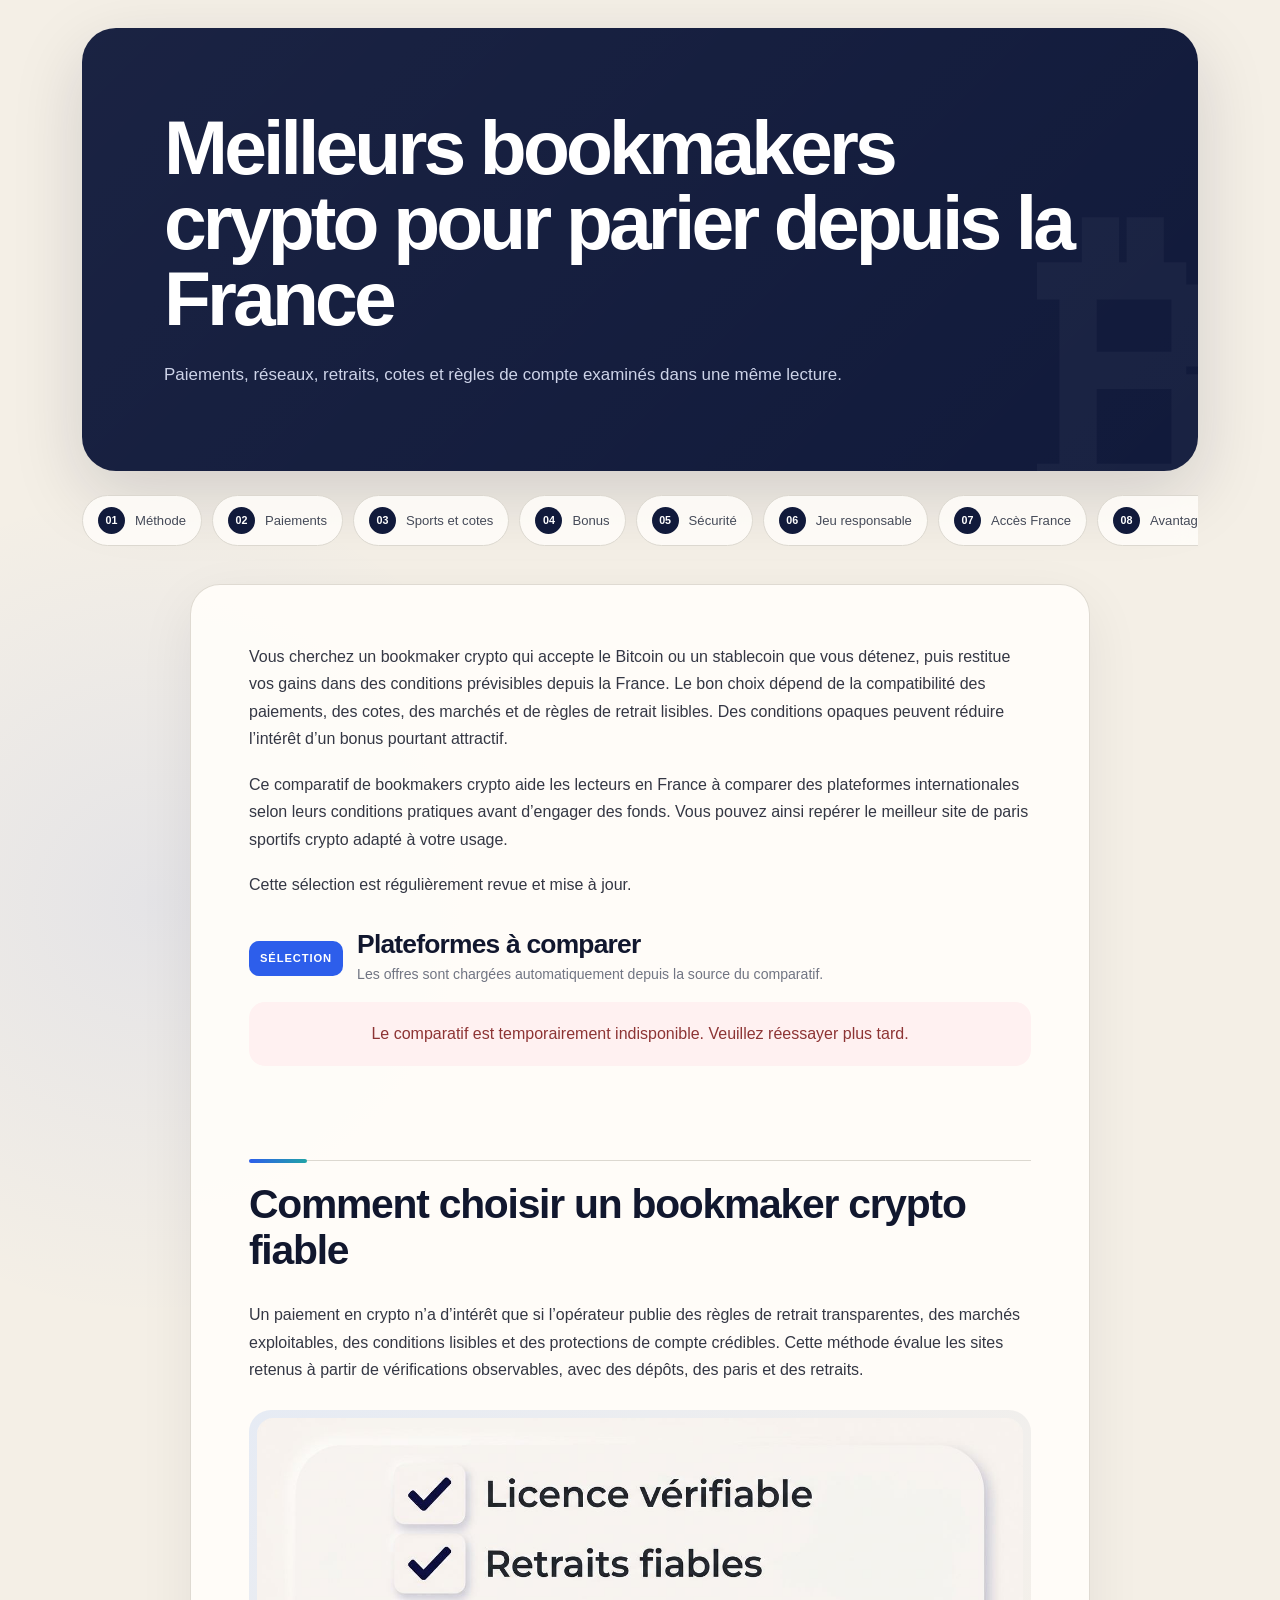
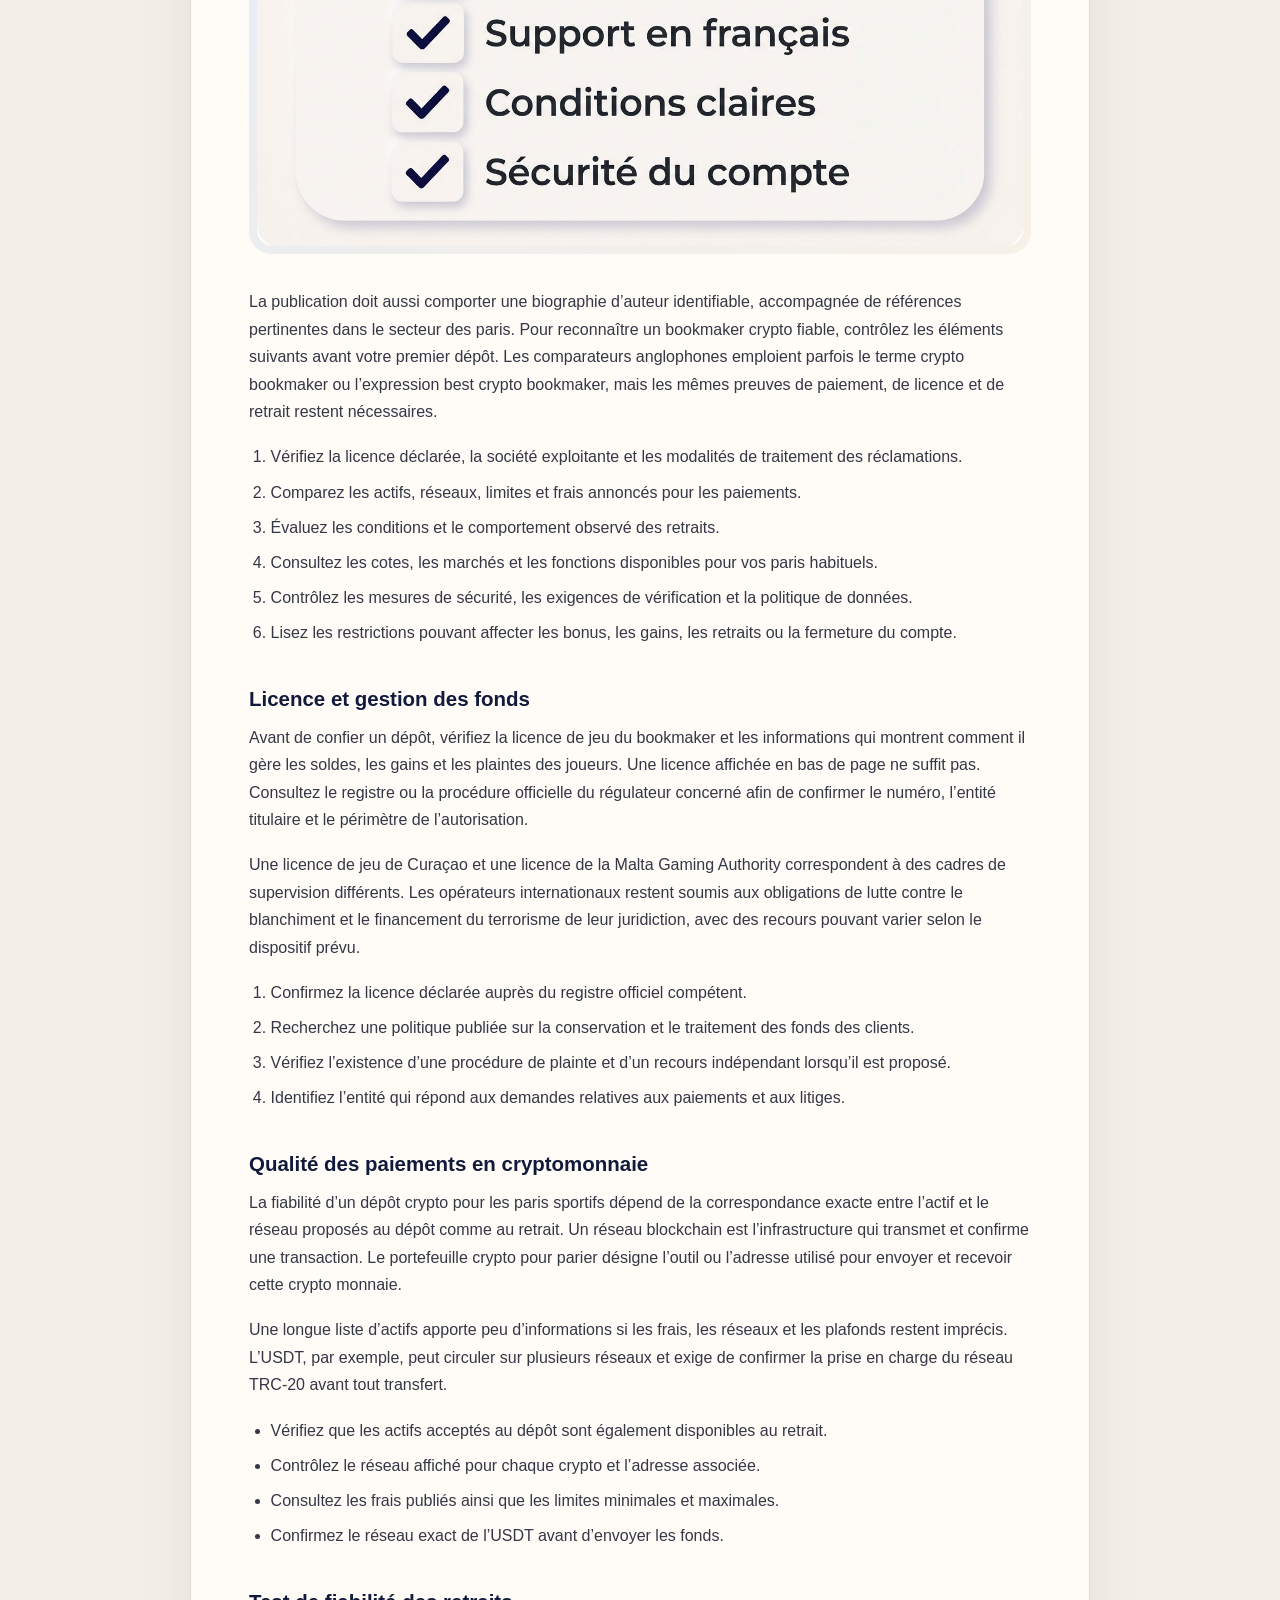
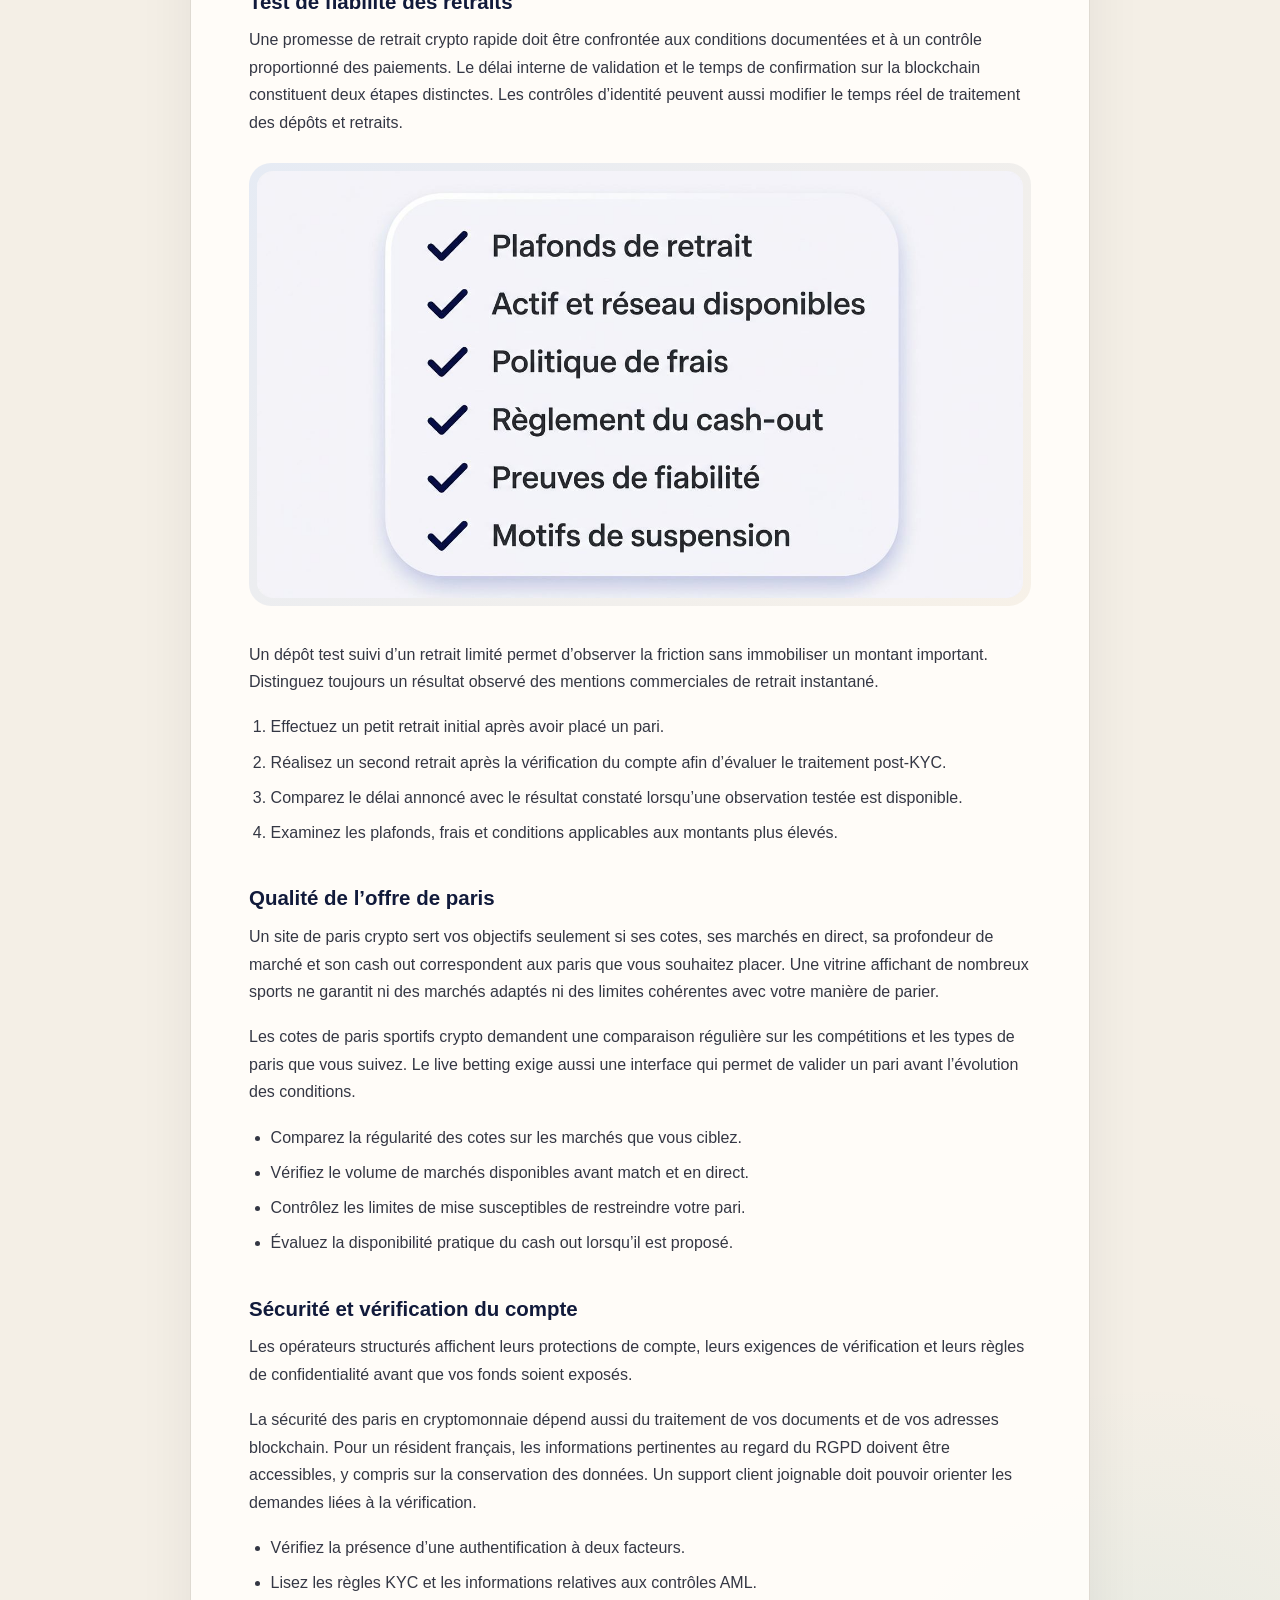
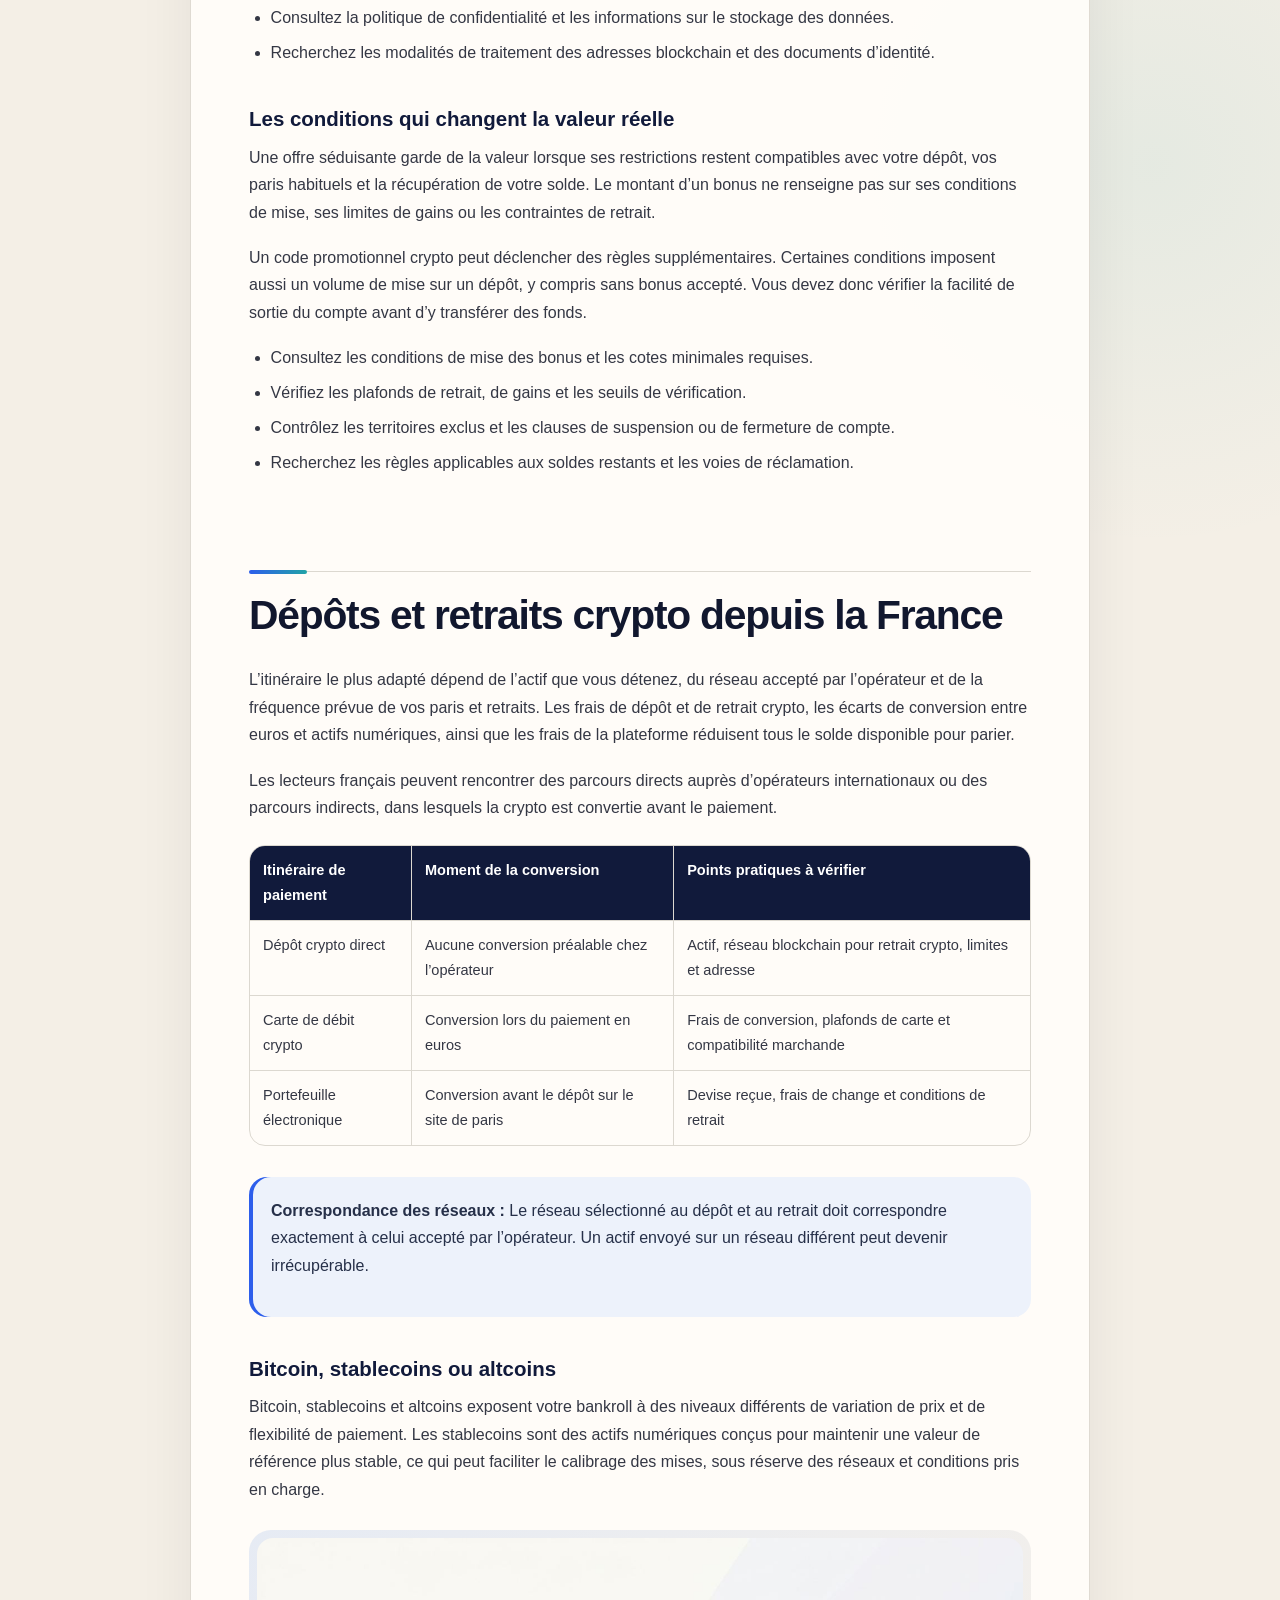
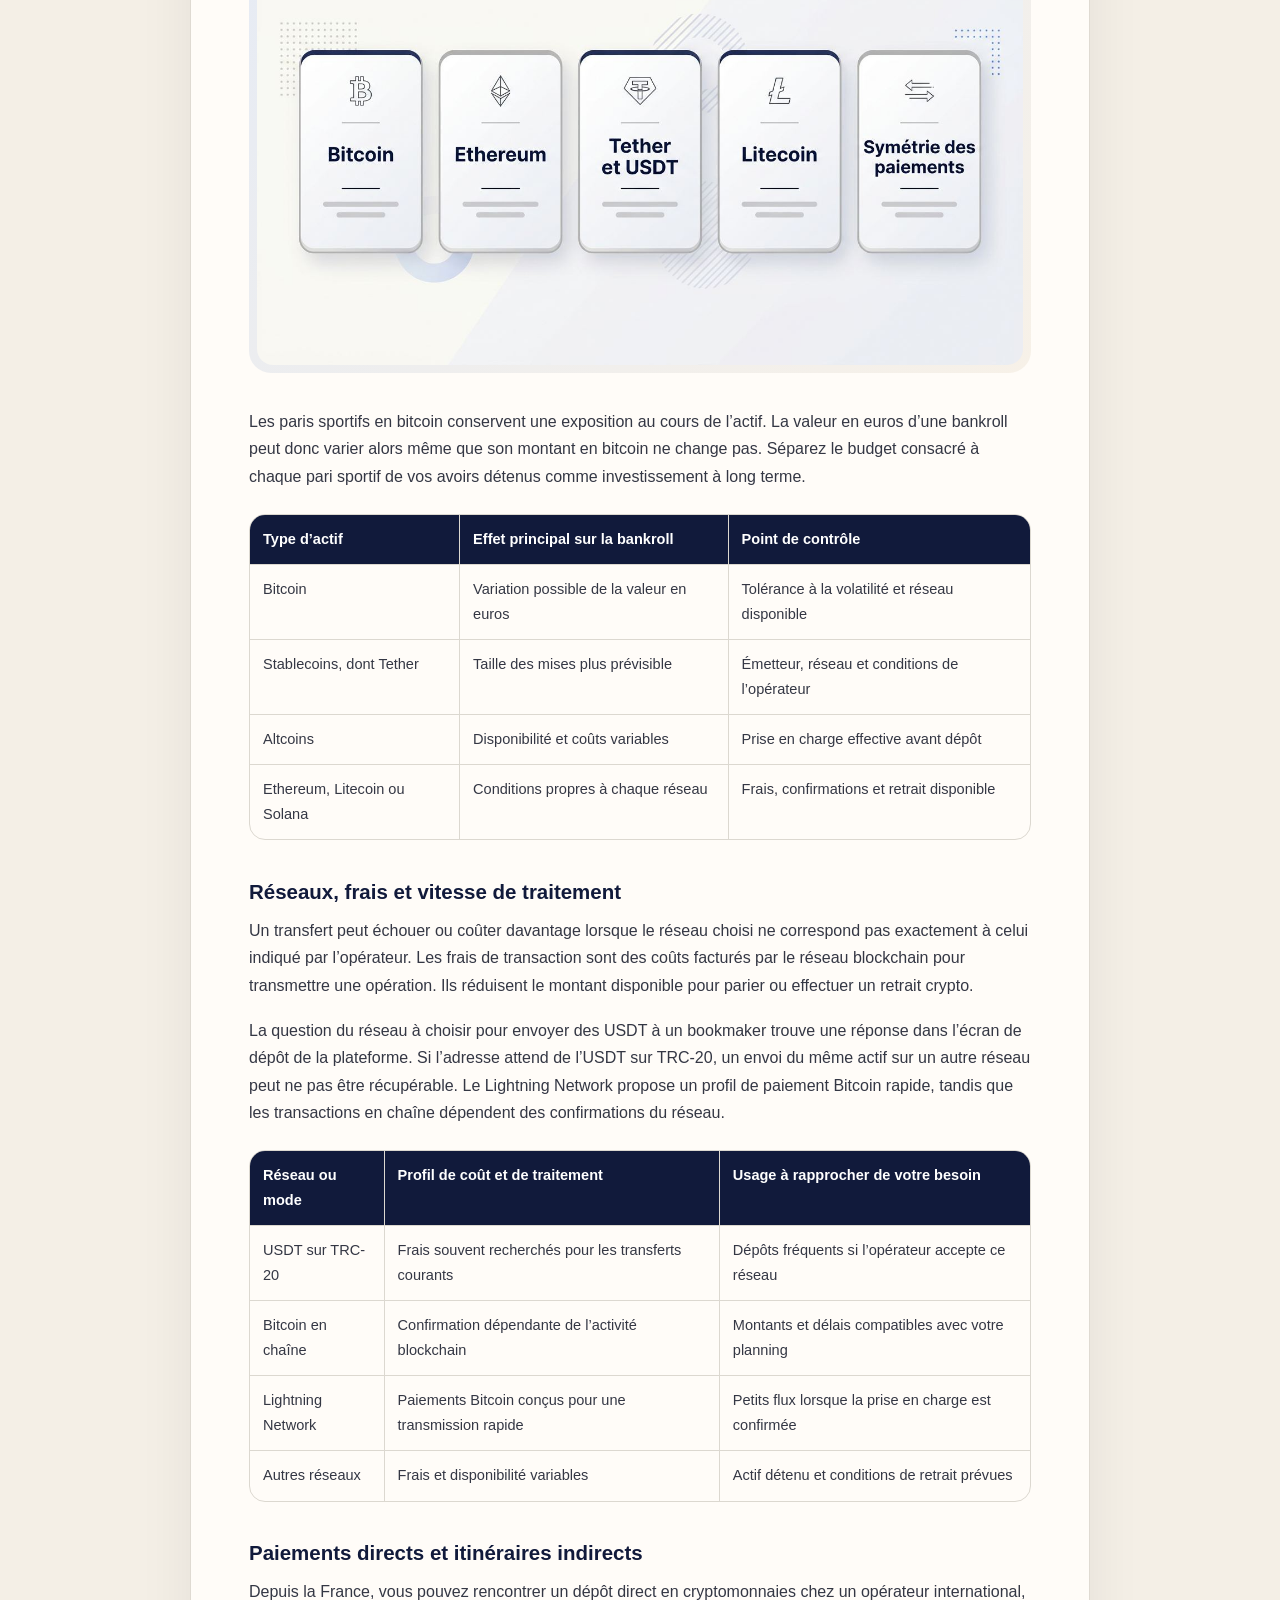
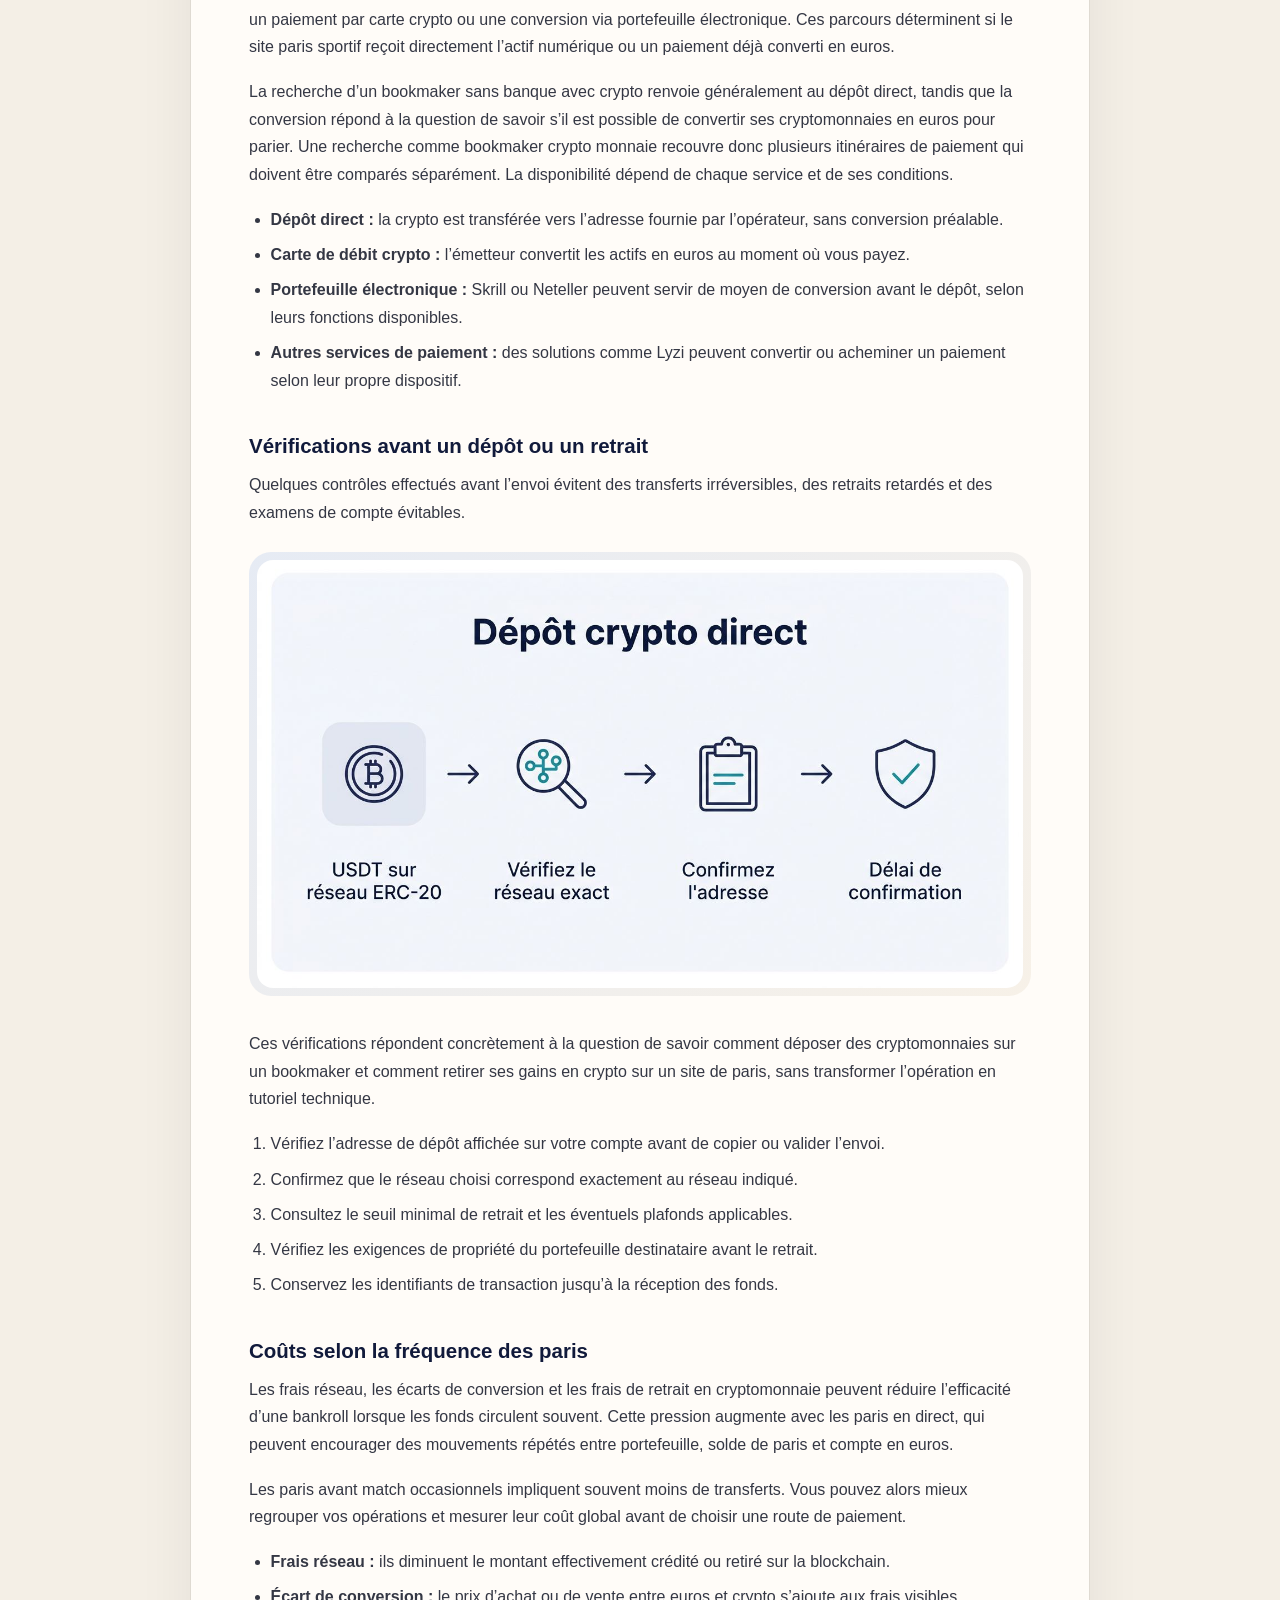
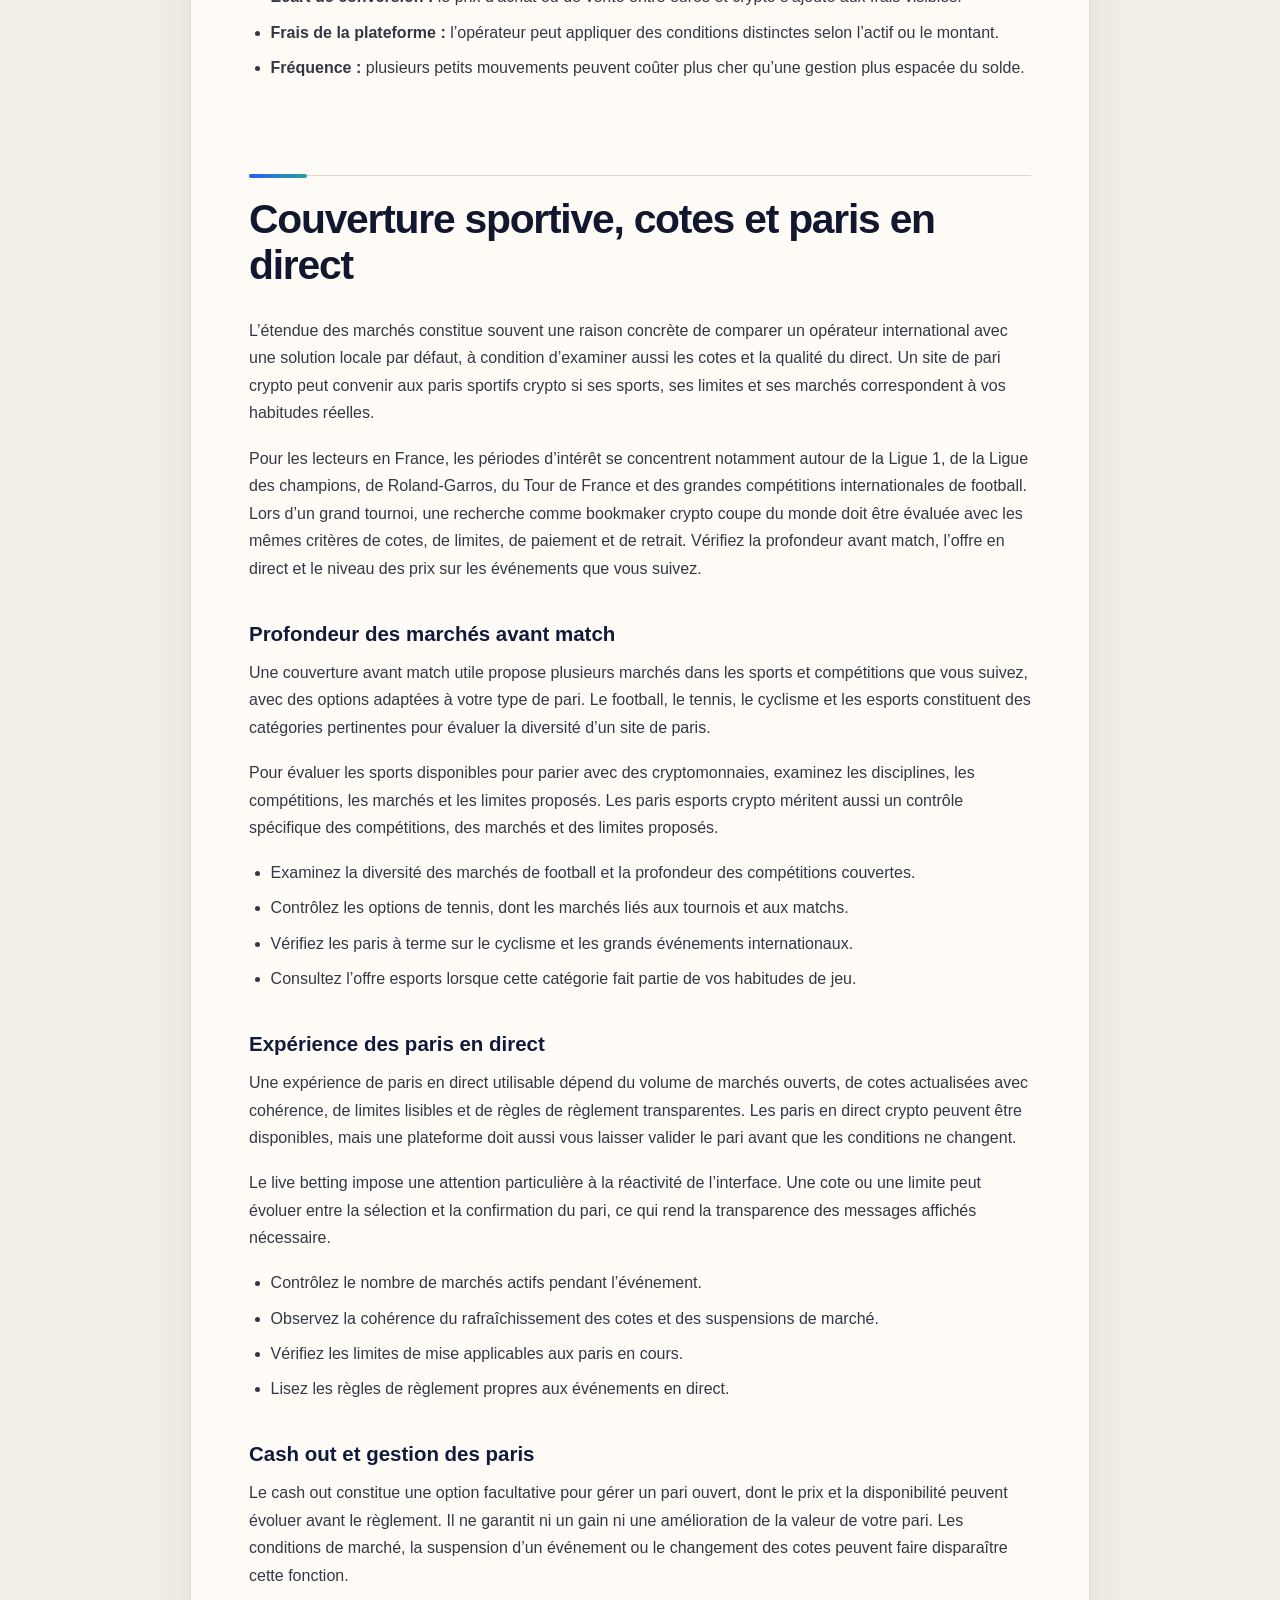
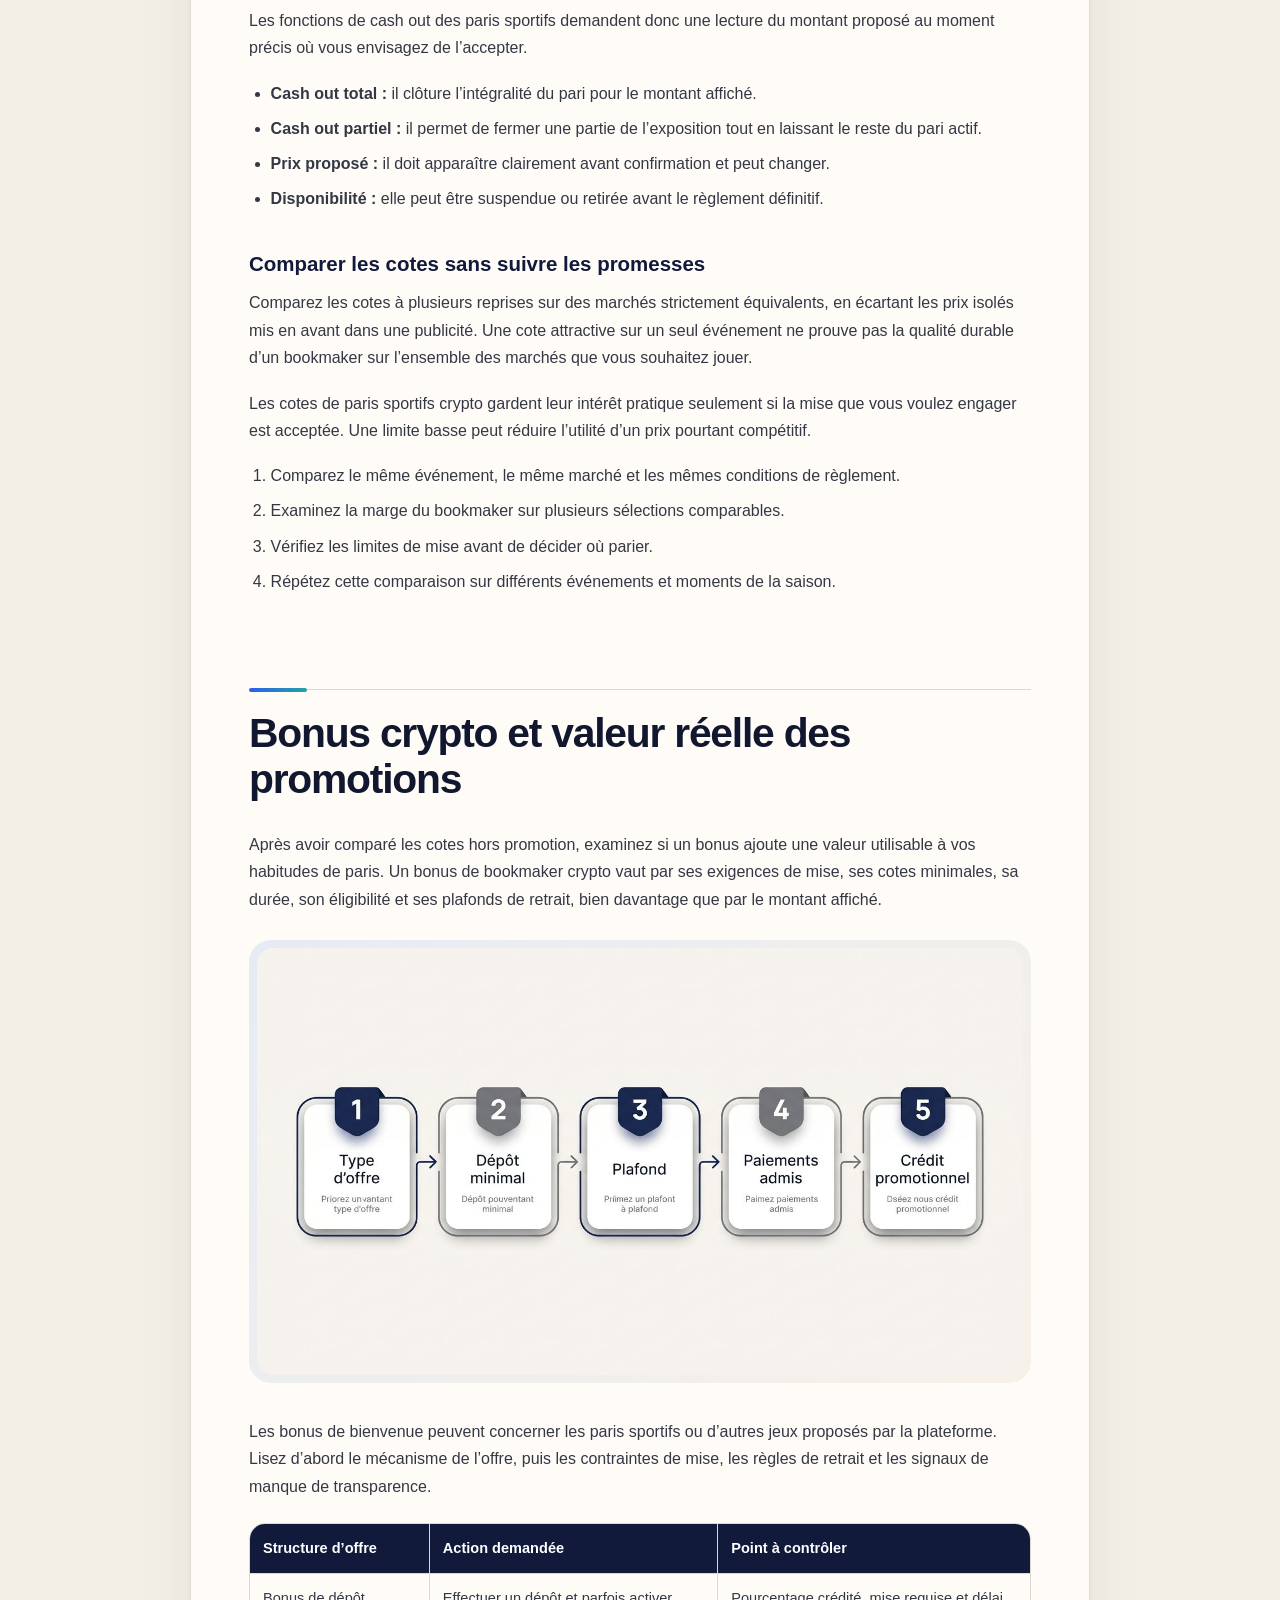
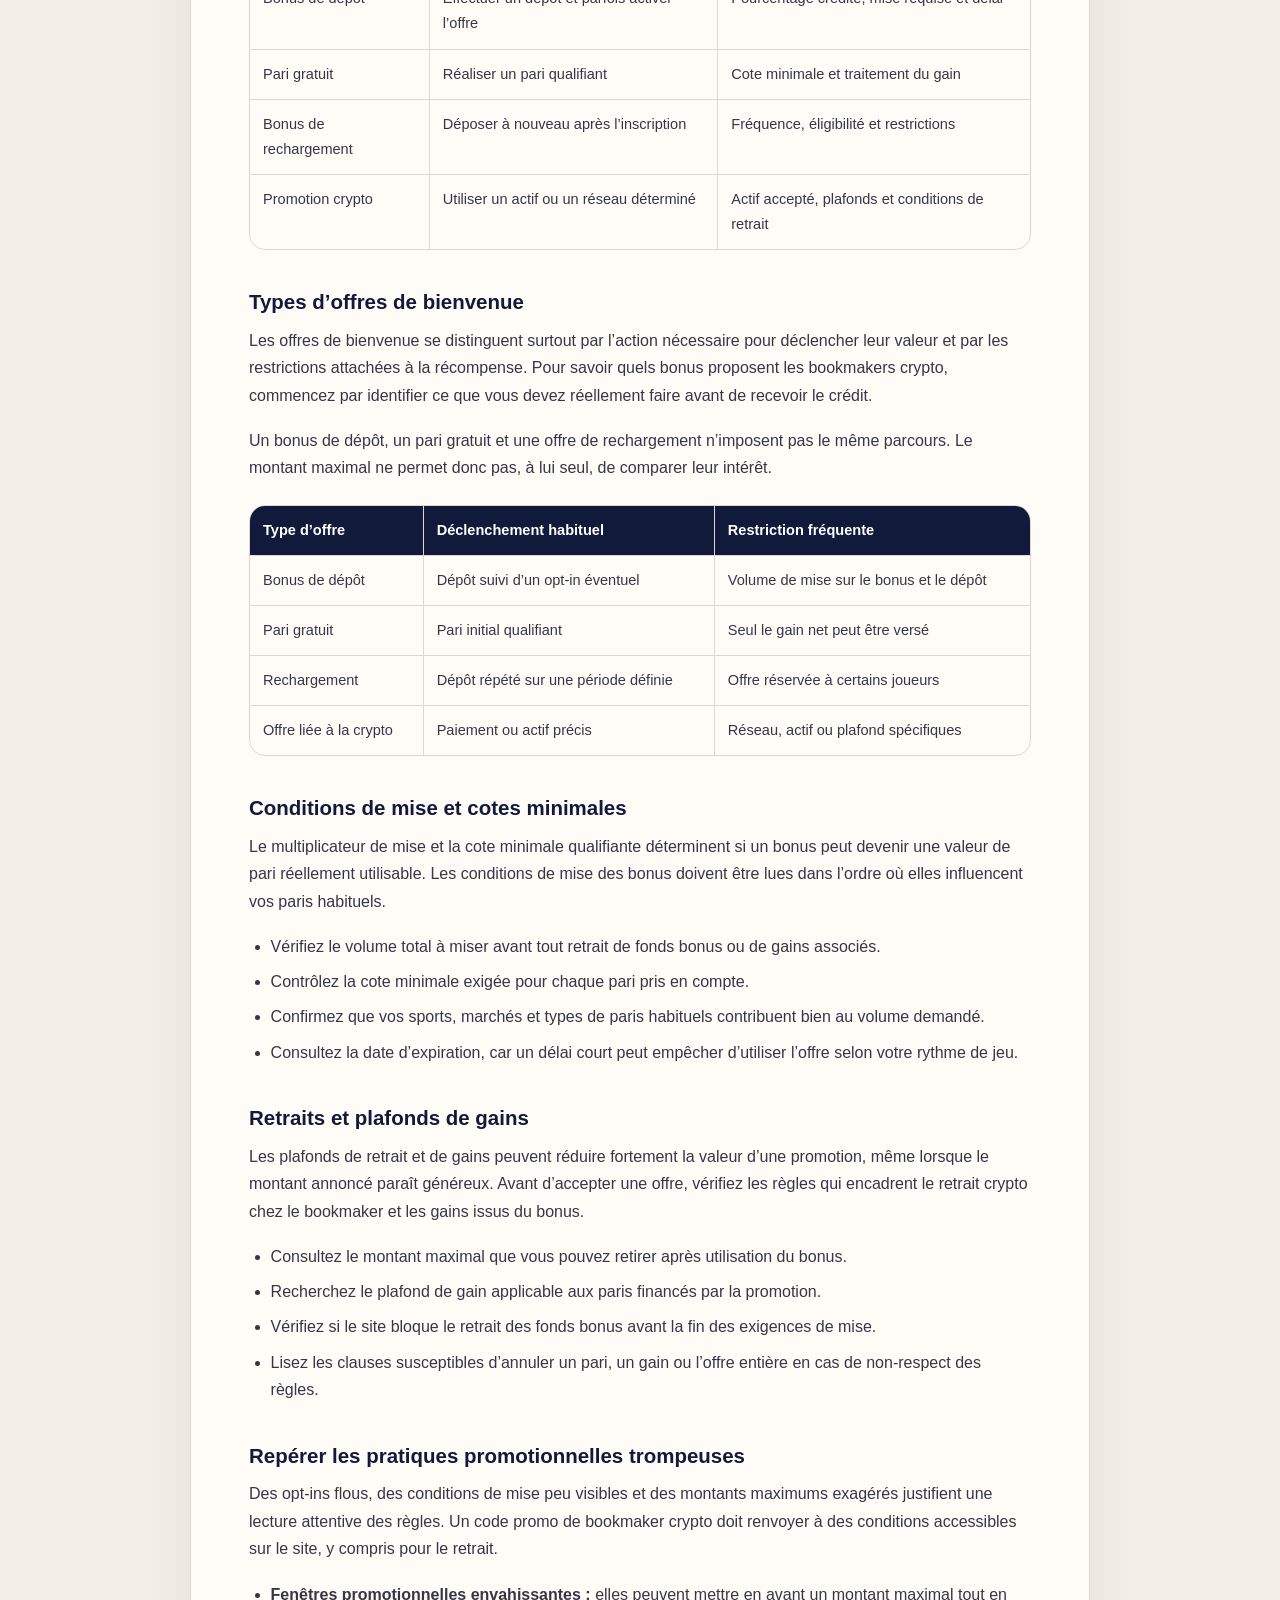
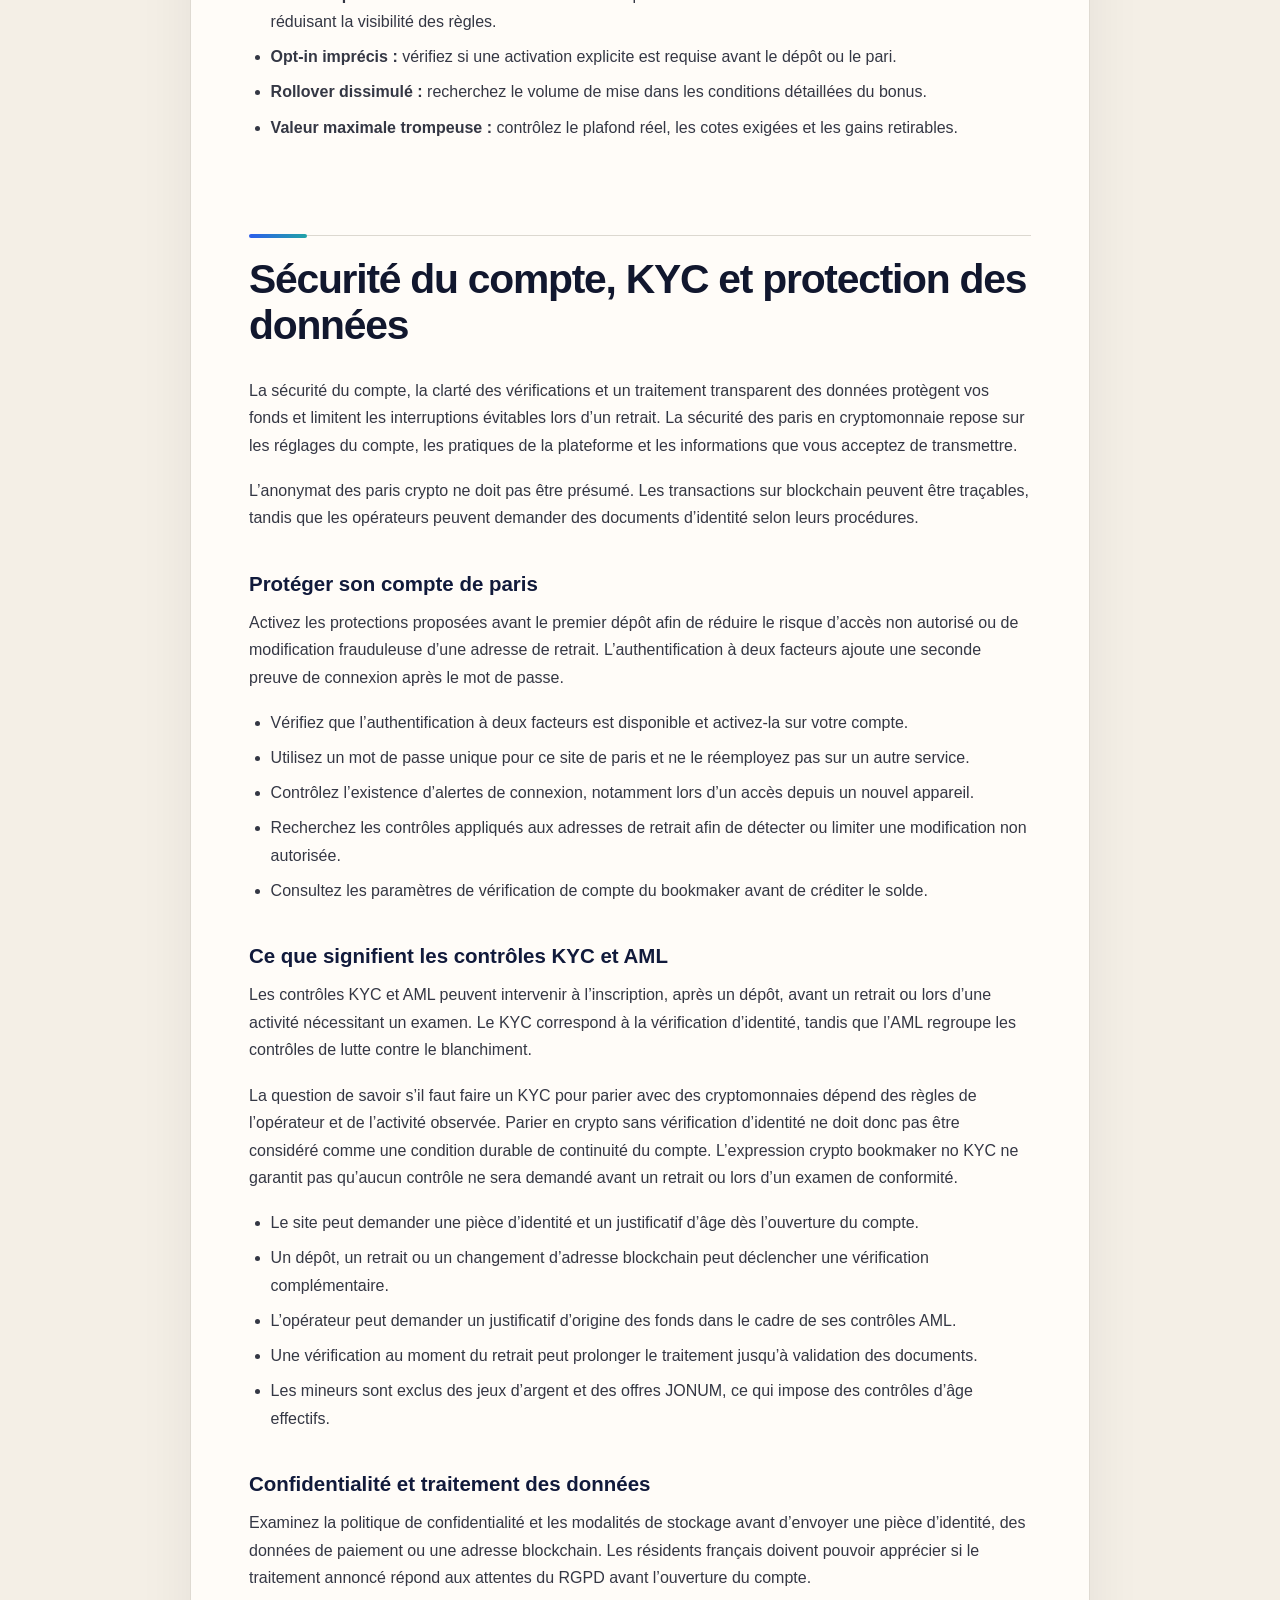
==== commit b454b7e8: "Update index.html" ====
--- a/public/index.html
+++ b/public/index.html
@@ -18,7 +18,6 @@
 <a class="skip-link" href="#content">Aller au contenu</a>
 <main>
   <section class="hero">
-    <div class="hero-kicker">Guide crypto · France</div>
     <h1>Meilleurs bookmakers crypto pour parier depuis la France</h1>
     <p class="hero-summary">Paiements, réseaux, retraits, cotes et règles de compte examinés dans une même lecture.</p>
   </section>
@@ -511,4 +510,4 @@
 <script src="assets/js/top-table.js" defer></script>
 <script src="assets/js/seo-runtime.js" defer></script>
 </body>
-</html>+</html>
